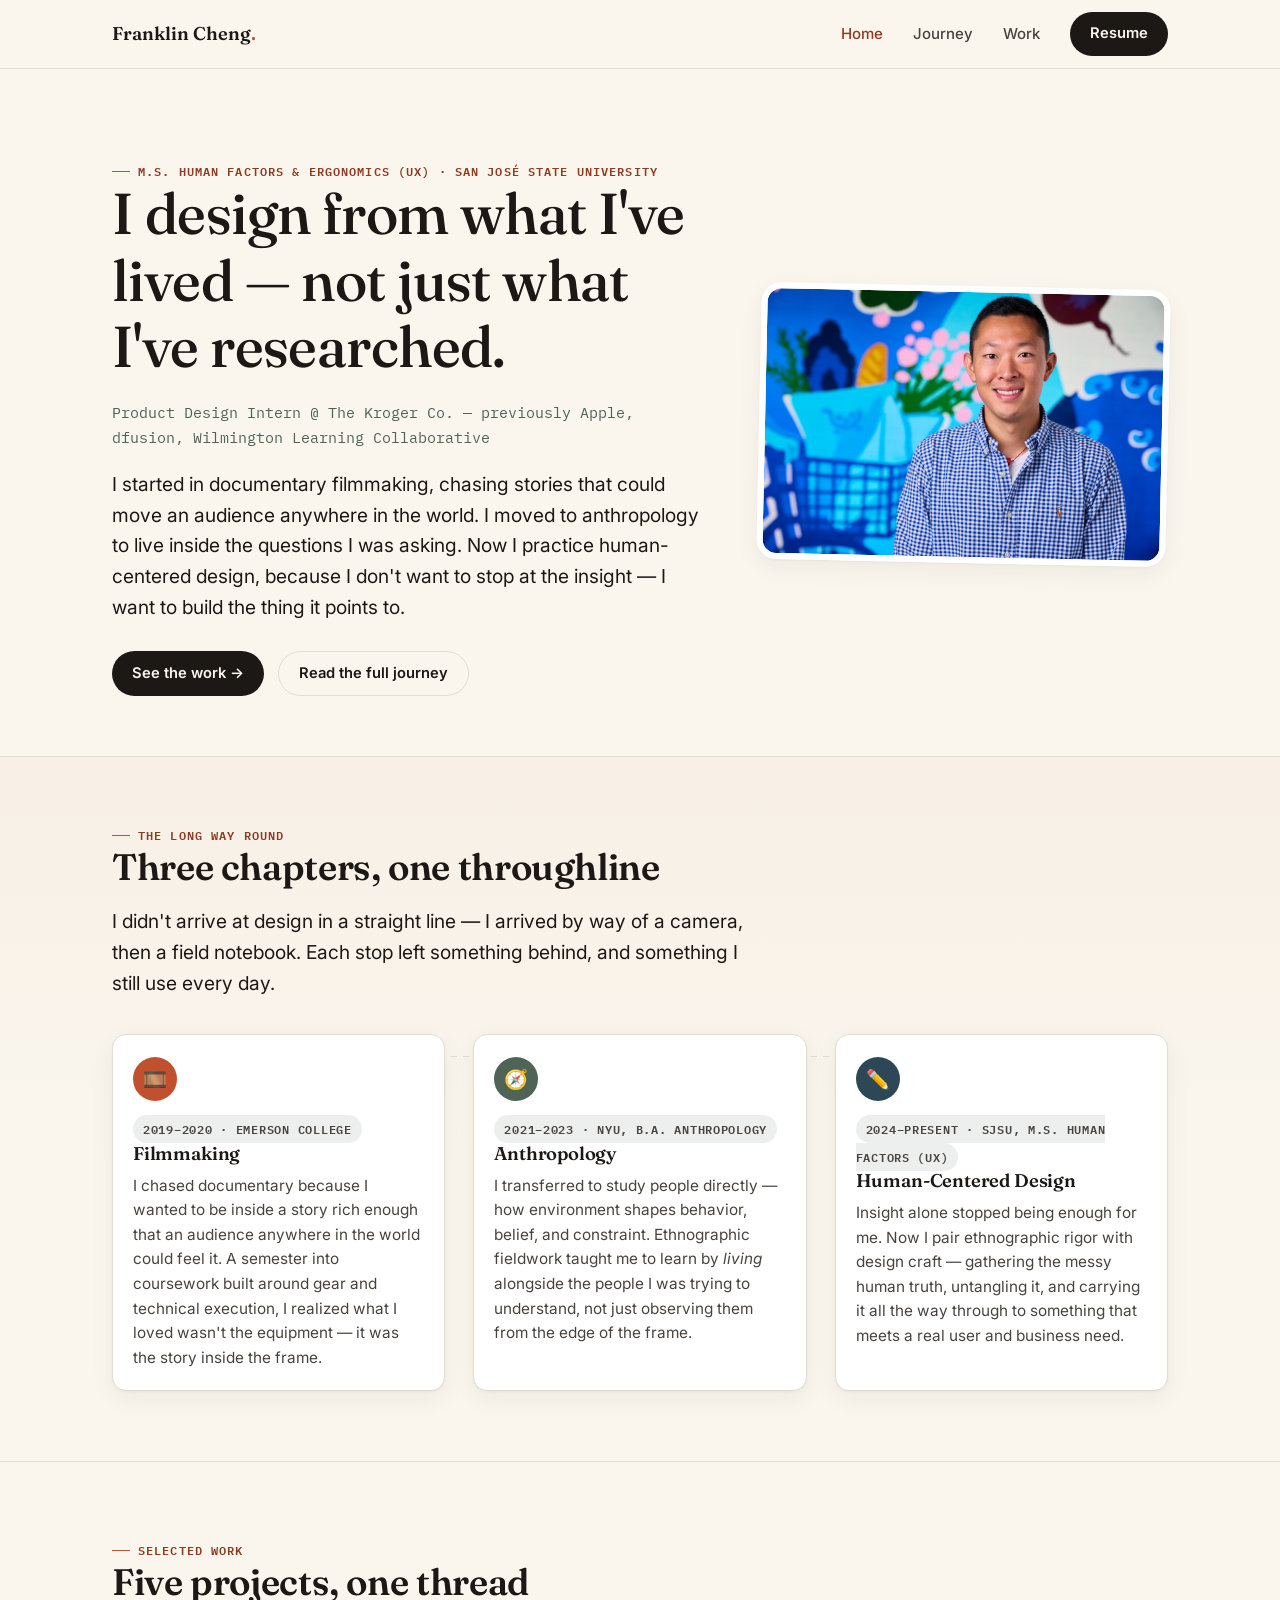
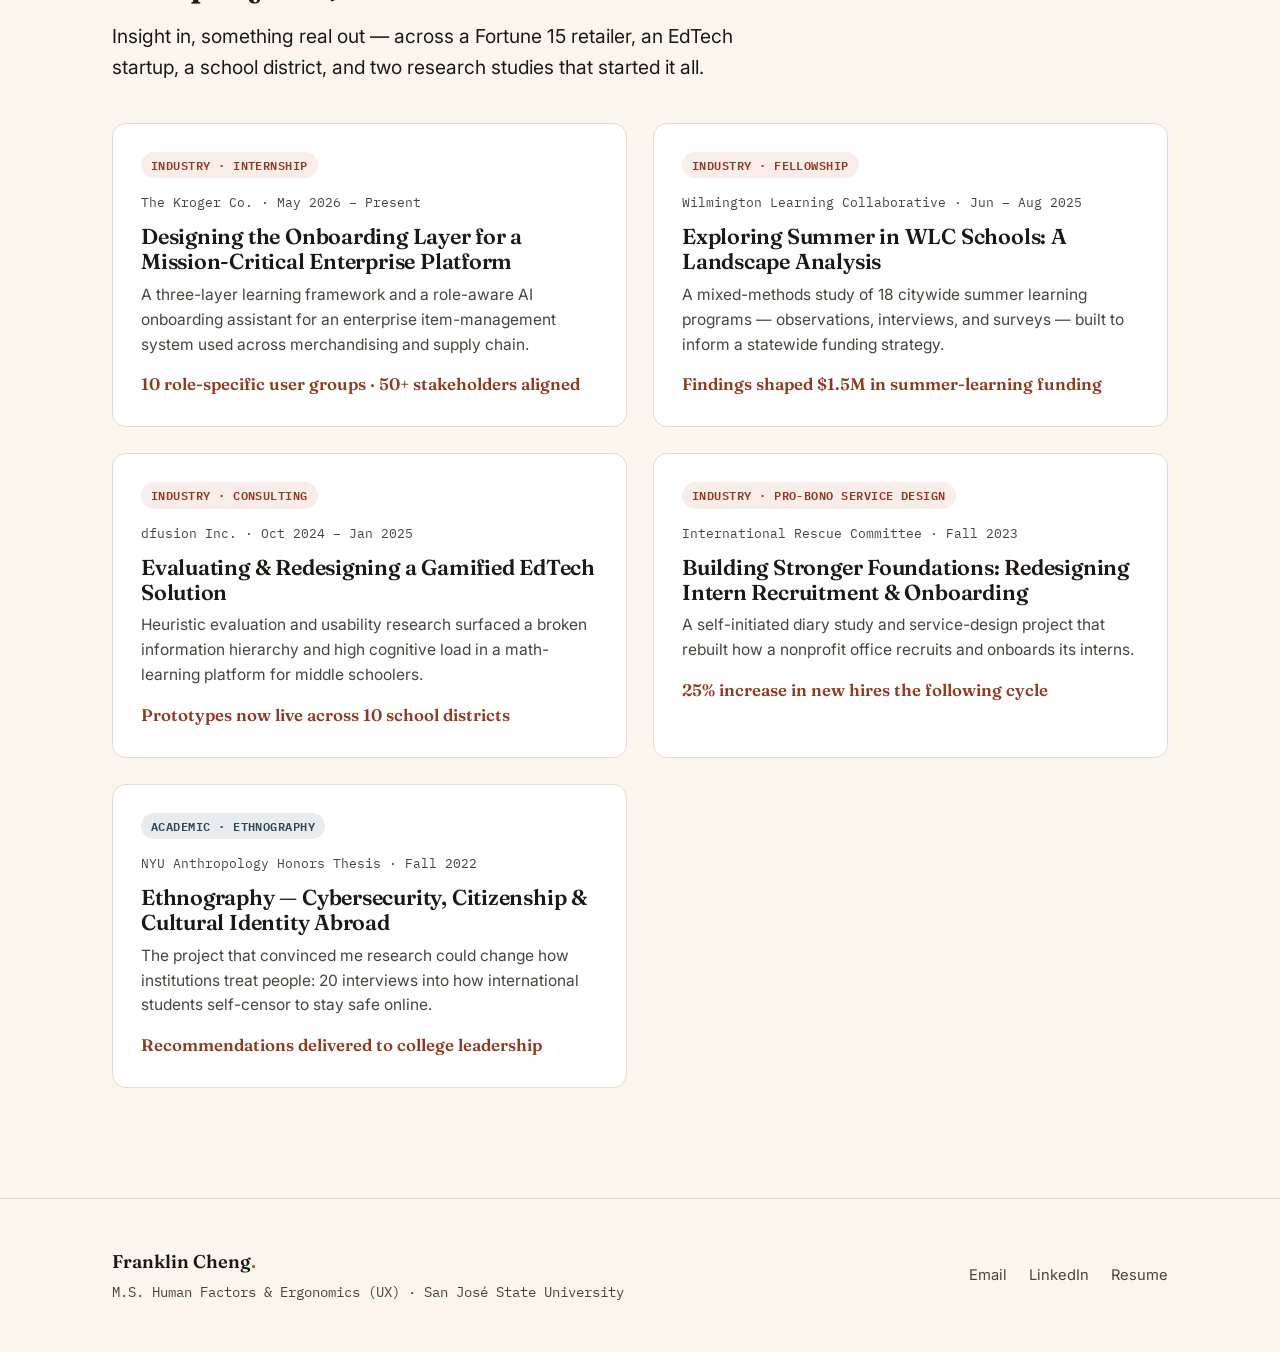
==== index.html @ 72074c3e "Initial portfolio: journey-driven site with 5 case studies" ====
<!doctype html>
<html lang="en">
<head>
<meta charset="UTF-8" />
<meta name="viewport" content="width=device-width, initial-scale=1.0" />
<title>Franklin Cheng — Human Factors &amp; UX</title>
<meta name="description" content="Franklin Cheng — from filmmaking, to anthropology, to human-centered design. UX researcher and designer, M.S. Human Factors &amp; Ergonomics at San José State University." />
<link rel="icon" href="data:,">
<link rel="preconnect" href="https://fonts.googleapis.com">
<link rel="preconnect" href="https://fonts.gstatic.com" crossorigin>
<link href="https://fonts.googleapis.com/css2?family=Fraunces:opsz,wght@9..144,500;9..144,600&family=Inter:wght@400;500;600;700&family=IBM+Plex+Mono:wght@500&display=swap" rel="stylesheet">
<link rel="stylesheet" href="assets/css/style.css">
</head>
<body>

<nav class="site-nav">
  <div class="wrap">
    <a href="index.html" class="brand">Franklin Cheng<span>.</span></a>
    <button class="nav-toggle" aria-label="Toggle menu" aria-expanded="false">☰</button>
    <ul class="nav-links">
      <li><a href="index.html" class="active">Home</a></li>
      <li><a href="about.html">Journey</a></li>
      <li><a href="projects.html">Work</a></li>
      <li><a href="assets/files/Franklin_Cheng_Resume.pdf" class="btn" target="_blank" rel="noopener">Resume</a></li>
    </ul>
  </div>
</nav>

<header class="hero">
  <div class="wrap hero-grid">
    <div>
      <span class="eyebrow">M.S. Human Factors &amp; Ergonomics (UX) · San José State University</span>
      <h1>I design from what I've lived — not just what I've researched.</h1>
      <div class="role-line">Product Design Intern @ The Kroger Co. — previously Apple, dfusion, Wilmington Learning Collaborative</div>
      <p class="lede">I started in documentary filmmaking, chasing stories that could move an audience anywhere in the world. I moved to anthropology to live inside the questions I was asking. Now I practice human-centered design, because I don't want to stop at the insight — I want to build the thing it points to.</p>
      <div class="hero-actions">
        <a href="projects.html" class="btn">See the work →</a>
        <a href="about.html" class="btn ghost">Read the full journey</a>
      </div>
    </div>
    <div class="hero-photo">
      <img src="assets/img/headshot.jpg" alt="Portrait of Franklin Cheng" />
    </div>
  </div>
</header>

<section class="journey">
  <div class="wrap">
    <span class="eyebrow">The Long Way Round</span>
    <h2>Three chapters, one throughline</h2>
    <p class="lede" style="max-width:640px;">I didn't arrive at design in a straight line — I arrived by way of a camera, then a field notebook. Each stop left something behind, and something I still use every day.</p>

    <div class="journey-steps">
      <div class="step">
        <div class="dot">🎞️</div>
        <span class="tag">2019–2020 · Emerson College</span>
        <h3>Filmmaking</h3>
        <p>I chased documentary because I wanted to be inside a story rich enough that an audience anywhere in the world could feel it. A semester into coursework built around gear and technical execution, I realized what I loved wasn't the equipment — it was the story inside the frame.</p>
      </div>
      <div class="step">
        <div class="dot">🧭</div>
        <span class="tag">2021–2023 · NYU, B.A. Anthropology</span>
        <h3>Anthropology</h3>
        <p>I transferred to study people directly — how environment shapes behavior, belief, and constraint. Ethnographic fieldwork taught me to learn by <em>living</em> alongside the people I was trying to understand, not just observing them from the edge of the frame.</p>
      </div>
      <div class="step">
        <div class="dot">✏️</div>
        <span class="tag">2024–Present · SJSU, M.S. Human Factors (UX)</span>
        <h3>Human-Centered Design</h3>
        <p>Insight alone stopped being enough for me. Now I pair ethnographic rigor with design craft — gathering the messy human truth, untangling it, and carrying it all the way through to something that meets a real user and business need.</p>
      </div>
    </div>
  </div>
</section>

<section class="section">
  <div class="wrap">
    <div class="section-head">
      <span class="eyebrow">Selected Work</span>
      <h2>Five projects, one thread</h2>
      <p class="lede">Insight in, something real out — across a Fortune 15 retailer, an EdTech startup, a school district, and two research studies that started it all.</p>
    </div>

    <div class="project-grid">
      <a class="card" href="projects/kroger-onboarding.html">
        <span class="arrow">→</span>
        <div class="tags"><span class="tag industry">Industry · Internship</span></div>
        <div class="meta">The Kroger Co. · May 2026 – Present</div>
        <h3>Designing the Onboarding Layer for a Mission-Critical Enterprise Platform</h3>
        <p>A three-layer learning framework and a role-aware AI onboarding assistant for an enterprise item-management system used across merchandising and supply chain.</p>
        <div class="stat">10 role-specific user groups · 50+ stakeholders aligned</div>
      </a>

      <a class="card" href="projects/wlc-summer-learning.html">
        <span class="arrow">→</span>
        <div class="tags"><span class="tag industry">Industry · Fellowship</span></div>
        <div class="meta">Wilmington Learning Collaborative · Jun – Aug 2025</div>
        <h3>Exploring Summer in WLC Schools: A Landscape Analysis</h3>
        <p>A mixed-methods study of 18 citywide summer learning programs — observations, interviews, and surveys — built to inform a statewide funding strategy.</p>
        <div class="stat">Findings shaped $1.5M in summer-learning funding</div>
      </a>

      <a class="card" href="projects/edtech-usability.html">
        <span class="arrow">→</span>
        <div class="tags"><span class="tag industry">Industry · Consulting</span></div>
        <div class="meta">dfusion Inc. · Oct 2024 – Jan 2025</div>
        <h3>Evaluating &amp; Redesigning a Gamified EdTech Solution</h3>
        <p>Heuristic evaluation and usability research surfaced a broken information hierarchy and high cognitive load in a math-learning platform for middle schoolers.</p>
        <div class="stat">Prototypes now live across 10 school districts</div>
      </a>

      <a class="card" href="projects/intern-onboarding.html">
        <span class="arrow">→</span>
        <div class="tags"><span class="tag industry">Industry · Pro-bono Service Design</span></div>
        <div class="meta">International Rescue Committee · Fall 2023</div>
        <h3>Building Stronger Foundations: Redesigning Intern Recruitment &amp; Onboarding</h3>
        <p>A self-initiated diary study and service-design project that rebuilt how a nonprofit office recruits and onboards its interns.</p>
        <div class="stat">25% increase in new hires the following cycle</div>
      </a>

      <a class="card" href="projects/ethnography-citizenship.html">
        <span class="arrow">→</span>
        <div class="tags"><span class="tag academic">Academic · Ethnography</span></div>
        <div class="meta">NYU Anthropology Honors Thesis · Fall 2022</div>
        <h3>Ethnography — Cybersecurity, Citizenship &amp; Cultural Identity Abroad</h3>
        <p>The project that convinced me research could change how institutions treat people: 20 interviews into how international students self-censor to stay safe online.</p>
        <div class="stat">Recommendations delivered to college leadership</div>
      </a>
    </div>
  </div>
</section>

<footer>
  <div class="wrap footer-grid">
    <div>
      <div class="brand" style="margin-bottom:6px;">Franklin Cheng<span>.</span></div>
      <div class="footer-note">M.S. Human Factors &amp; Ergonomics (UX) · San José State University</div>
    </div>
    <ul class="footer-links">
      <li><a href="mailto:franklin_cheng@outlook.com">Email</a></li>
      <li><a href="https://www.linkedin.com/in/franklin-cheng-b06238227" target="_blank" rel="noopener">LinkedIn</a></li>
      <li><a href="assets/files/Franklin_Cheng_Resume.pdf" target="_blank" rel="noopener">Resume</a></li>
    </ul>
  </div>
</footer>

<script src="assets/js/main.js"></script>
</body>
</html>
---- assets/css/style.css ----
/* =========================================================
   Franklin Cheng — Portfolio Design System
   Editorial, story-first: film reel warmth -> earthy field notes -> clean design system
   ========================================================= */

:root {
  --ink: #1c1815;
  --ink-soft: #4a433d;
  --paper: #faf6ee;
  --paper-raised: #ffffff;
  --line: #e4dcce;
  --accent: #c1502e;       /* terracotta — filmmaking / story thread */
  --accent-ink: #8f3a20;
  --sage: #4f6357;         /* anthropology / field */
  --ink-blue: #2e4756;     /* design / systems */
  --gold: #c99a3c;
  --shadow: 0 1px 2px rgba(28, 24, 21, 0.04), 0 8px 24px rgba(28, 24, 21, 0.06);
  --radius: 14px;
  --serif: "Fraunces", "Iowan Old Style", "Palatino Linotype", Georgia, serif;
  --sans: "Inter", -apple-system, BlinkMacSystemFont, "Segoe UI", sans-serif;
  --mono: "IBM Plex Mono", ui-monospace, SFMono-Regular, Menlo, monospace;
  --maxw: 1120px;
}

* { box-sizing: border-box; }
html { scroll-behavior: smooth; }

body {
  margin: 0;
  background: var(--paper);
  color: var(--ink);
  font-family: var(--sans);
  font-size: 17px;
  line-height: 1.6;
  -webkit-font-smoothing: antialiased;
}

img { max-width: 100%; display: block; border-radius: 10px; }

a { color: inherit; }

.wrap {
  max-width: var(--maxw);
  margin: 0 auto;
  padding: 0 32px;
}

h1, h2, h3, h4 {
  font-family: var(--serif);
  font-weight: 600;
  line-height: 1.15;
  margin: 0 0 0.5em;
  letter-spacing: -0.01em;
}

h1 { font-size: clamp(2.4rem, 4.5vw, 3.6rem); font-weight: 500; }
h2 { font-size: clamp(1.7rem, 3vw, 2.3rem); }
h3 { font-size: 1.35rem; }

p { margin: 0 0 1.1em; color: var(--ink-soft); }
.lede { font-size: 1.2rem; color: var(--ink); }

.eyebrow {
  display: inline-flex;
  align-items: center;
  gap: 8px;
  font-family: var(--mono);
  font-size: 0.78rem;
  letter-spacing: 0.09em;
  text-transform: uppercase;
  color: var(--accent-ink);
  font-weight: 600;
}
.eyebrow::before {
  content: "";
  width: 18px;
  height: 1px;
  background: var(--accent);
  display: inline-block;
}

/* ---------- Nav ---------- */
.site-nav {
  position: sticky;
  top: 0;
  z-index: 50;
  background: rgba(250, 246, 238, 0.88);
  backdrop-filter: saturate(140%) blur(10px);
  border-bottom: 1px solid var(--line);
}
.site-nav .wrap {
  display: flex;
  align-items: center;
  justify-content: space-between;
  height: 68px;
}
.brand {
  font-family: var(--serif);
  font-size: 1.15rem;
  font-weight: 600;
  text-decoration: none;
  color: var(--ink);
}
.brand span { color: var(--accent); }
.nav-links {
  display: flex;
  align-items: center;
  gap: 30px;
  list-style: none;
  margin: 0; padding: 0;
  font-size: 0.94rem;
  font-weight: 500;
}
.nav-links a { text-decoration: none; color: var(--ink-soft); transition: color .15s; }
.nav-links a:hover, .nav-links a.active { color: var(--accent-ink); }
.nav-links .btn { color: var(--paper); }
.nav-toggle {
  display: none;
  background: none;
  border: 1px solid var(--line);
  border-radius: 8px;
  width: 40px; height: 40px;
  font-size: 1.1rem;
  cursor: pointer;
  color: var(--ink);
}

.btn {
  display: inline-flex;
  align-items: center;
  gap: 8px;
  background: var(--ink);
  color: var(--paper) !important;
  padding: 10px 20px;
  border-radius: 999px;
  text-decoration: none;
  font-weight: 600;
  font-size: 0.92rem;
  transition: transform .15s, background .15s;
}
.btn:hover { background: var(--accent-ink); transform: translateY(-1px); }
.btn.ghost {
  background: transparent;
  color: var(--ink) !important;
  border: 1.5px solid var(--line);
}
.btn.ghost:hover { border-color: var(--accent); color: var(--accent-ink) !important; }

/* ---------- Hero ---------- */
.hero {
  padding: 84px 0 60px;
}
.hero-grid {
  display: grid;
  grid-template-columns: 1.3fr 0.9fr;
  gap: 56px;
  align-items: center;
}
.hero h1 { margin-bottom: 0.35em; }
.hero .role-line {
  font-family: var(--mono);
  font-size: 0.95rem;
  color: var(--sage);
  margin-bottom: 20px;
}
.hero-actions { display: flex; gap: 14px; margin-top: 28px; flex-wrap: wrap; }
.hero-photo {
  border-radius: 20px;
  overflow: hidden;
  box-shadow: var(--shadow);
  border: 6px solid var(--paper-raised);
  transform: rotate(1.2deg);
}
.hero-photo img { border-radius: 14px; }

/* ---------- Journey strip ---------- */
.journey {
  padding: 60px 0 70px;
  border-top: 1px solid var(--line);
  border-bottom: 1px solid var(--line);
  background: linear-gradient(180deg, rgba(193,80,46,0.04), transparent 60%);
}
.journey-steps {
  display: grid;
  grid-template-columns: repeat(3, 1fr);
  gap: 28px;
  margin-top: 36px;
  position: relative;
}
.journey-steps::before {
  content: "";
  position: absolute;
  top: 22px; left: 6%; right: 6%;
  height: 1px;
  background: repeating-linear-gradient(90deg, var(--line) 0 6px, transparent 6px 12px);
  z-index: 0;
}
.step {
  position: relative;
  z-index: 1;
  background: var(--paper-raised);
  border: 1px solid var(--line);
  border-radius: var(--radius);
  padding: 22px 20px 20px;
  box-shadow: var(--shadow);
}
.step .dot {
  width: 44px; height: 44px;
  border-radius: 50%;
  display: flex; align-items: center; justify-content: center;
  font-size: 1.2rem;
  margin-bottom: 14px;
  color: #fff;
}
.step:nth-child(1) .dot { background: var(--accent); }
.step:nth-child(2) .dot { background: var(--sage); }
.step:nth-child(3) .dot { background: var(--ink-blue); }
.step h3 { margin-bottom: 6px; font-size: 1.15rem; }
.step .tag { font-family: var(--mono); font-size: 0.76rem; color: var(--ink-soft); text-transform: uppercase; letter-spacing: 0.06em; }
.step p { font-size: 0.96rem; margin-top: 10px; margin-bottom: 0; }

/* ---------- Section headers ---------- */
.section { padding: 70px 0; }
.section-head { max-width: 640px; margin-bottom: 40px; }
.section-head.center { max-width: 680px; margin-left: auto; margin-right: auto; text-align: center; }

/* ---------- Project grid ---------- */
.project-grid {
  display: grid;
  grid-template-columns: repeat(2, 1fr);
  gap: 26px;
}
.project-grid.featured { grid-template-columns: 1fr; }
.card {
  display: block;
  background: var(--paper-raised);
  border: 1px solid var(--line);
  border-radius: var(--radius);
  padding: 28px;
  text-decoration: none;
  color: inherit;
  transition: transform .18s, box-shadow .18s, border-color .18s;
  position: relative;
  overflow: hidden;
}
.card:hover { transform: translateY(-3px); box-shadow: var(--shadow); border-color: var(--accent); }
.card .tags { display: flex; gap: 8px; margin-bottom: 14px; flex-wrap: wrap; }
.tag {
  font-family: var(--mono);
  font-size: 0.72rem;
  letter-spacing: 0.04em;
  text-transform: uppercase;
  padding: 4px 10px;
  border-radius: 999px;
  background: rgba(79, 99, 87, 0.1);
  color: var(--sage);
  font-weight: 600;
}
.tag.industry { background: rgba(193, 80, 46, 0.1); color: var(--accent-ink); }
.tag.academic { background: rgba(46, 71, 86, 0.1); color: var(--ink-blue); }
.card h3 { margin-bottom: 8px; }
.card .meta { font-family: var(--mono); font-size: 0.82rem; color: var(--ink-soft); margin-bottom: 12px; }
.card p { margin-bottom: 14px; font-size: 0.97rem; }
.card .stat {
  font-family: var(--serif);
  font-size: 1.05rem;
  color: var(--accent-ink);
  font-weight: 600;
}
.card .arrow { position: absolute; top: 26px; right: 26px; opacity: 0; transform: translateX(-4px); transition: .18s; color: var(--accent); }
.card:hover .arrow { opacity: 1; transform: translateX(0); }

/* ---------- Quote ---------- */
.pull-quote {
  border-left: 3px solid var(--accent);
  padding: 6px 0 6px 26px;
  margin: 36px 0;
  font-family: var(--serif);
  font-size: 1.3rem;
  color: var(--ink);
  font-weight: 500;
  line-height: 1.45;
}
.pull-quote cite { display: block; margin-top: 12px; font-family: var(--sans); font-size: 0.85rem; color: var(--ink-soft); font-style: normal; }

/* ---------- Footer ---------- */
footer {
  border-top: 1px solid var(--line);
  padding: 48px 0;
  margin-top: 40px;
}
.footer-grid { display: flex; justify-content: space-between; align-items: center; flex-wrap: wrap; gap: 20px; }
.footer-links { display: flex; gap: 22px; list-style: none; padding: 0; margin: 0; font-size: 0.92rem; }
.footer-links a { text-decoration: none; color: var(--ink-soft); }
.footer-links a:hover { color: var(--accent-ink); }
.footer-note { font-size: 0.85rem; color: var(--ink-soft); font-family: var(--mono); }

/* ---------- Project case-study page ---------- */
.case-hero {
  padding: 56px 0 40px;
  border-bottom: 1px solid var(--line);
}
.case-hero .tags { margin-bottom: 18px; }
.case-meta {
  display: grid;
  grid-template-columns: repeat(4, 1fr);
  gap: 20px;
  margin-top: 32px;
  padding-top: 28px;
  border-top: 1px solid var(--line);
}
.case-meta div .label { font-family: var(--mono); font-size: 0.72rem; text-transform: uppercase; letter-spacing: 0.06em; color: var(--ink-soft); margin-bottom: 6px; }
.case-meta div .value { font-weight: 600; font-size: 0.98rem; }

.case-body { padding: 56px 0; }
.case-body .col {
  display: grid;
  grid-template-columns: 200px 1fr;
  gap: 48px;
  margin-bottom: 56px;
}
.case-body .col .colhead { position: sticky; top: 90px; align-self: start; }
.case-body .col .colhead .eyebrow { margin-bottom: 8px; }
.case-body .col .colhead h2 { font-size: 1.5rem; }
.case-body .col .content > *:last-child { margin-bottom: 0; }

.stat-row {
  display: grid;
  grid-template-columns: repeat(3, 1fr);
  gap: 22px;
  margin: 22px 0 30px;
}
.stat-box {
  background: var(--paper-raised);
  border: 1px solid var(--line);
  border-radius: var(--radius);
  padding: 22px;
}
.stat-box .num { font-family: var(--serif); font-size: 2rem; color: var(--accent-ink); font-weight: 600; line-height: 1; margin-bottom: 8px; }
.stat-box .label { font-size: 0.88rem; color: var(--ink-soft); }

.case-body ul { padding-left: 1.1em; color: var(--ink-soft); }
.case-body li { margin-bottom: 0.5em; }

.figure { margin: 26px 0; }
.figure img { border: 1px solid var(--line); box-shadow: var(--shadow); }
.figure figcaption { margin-top: 10px; font-size: 0.86rem; color: var(--ink-soft); font-family: var(--mono); }
.figure-row { display: grid; grid-template-columns: 1fr 1fr; gap: 20px; }

.reflect-box {
  background: linear-gradient(160deg, rgba(193,80,46,0.06), rgba(79,99,87,0.05));
  border: 1px solid var(--line);
  border-radius: var(--radius);
  padding: 32px;
}
.reflect-box .eyebrow { margin-bottom: 12px; }

.case-nav {
  display: flex;
  justify-content: space-between;
  padding: 40px 0 70px;
  border-top: 1px solid var(--line);
  margin-top: 10px;
}
.case-nav a { text-decoration: none; }
.case-nav .dir { font-family: var(--mono); font-size: 0.75rem; text-transform: uppercase; color: var(--ink-soft); display: block; margin-bottom: 6px; }
.case-nav .title { font-family: var(--serif); font-size: 1.1rem; color: var(--ink); }
.case-nav .next { text-align: right; }

/* ---------- About page ---------- */
.chapter {
  display: grid;
  grid-template-columns: 160px 1fr;
  gap: 44px;
  padding: 44px 0;
  border-top: 1px solid var(--line);
}
.chapter:first-of-type { border-top: none; }
.chapter .num { font-family: var(--serif); font-size: 2.4rem; color: var(--line); font-weight: 600; }
.chapter h2 { margin-bottom: 14px; }

.skills-grid {
  display: grid;
  grid-template-columns: repeat(3, 1fr);
  gap: 26px;
  margin-top: 20px;
}
.skill-card { background: var(--paper-raised); border: 1px solid var(--line); border-radius: var(--radius); padding: 22px; }
.skill-card h4 { font-family: var(--sans); font-size: 0.85rem; text-transform: uppercase; letter-spacing: 0.05em; color: var(--sage); margin-bottom: 10px; }
.skill-card p { font-size: 0.93rem; margin: 0; }

/* ---------- Responsive ---------- */
@media (max-width: 860px) {
  .hero-grid { grid-template-columns: 1fr; }
  .hero-photo { order: -1; max-width: 260px; margin: 0 auto; }
  .journey-steps { grid-template-columns: 1fr; }
  .journey-steps::before { display: none; }
  .project-grid { grid-template-columns: 1fr; }
  .case-meta { grid-template-columns: repeat(2, 1fr); }
  .case-body .col { grid-template-columns: 1fr; gap: 14px; }
  .case-body .col .colhead { position: static; }
  .stat-row { grid-template-columns: 1fr; }
  .figure-row { grid-template-columns: 1fr; }
  .chapter { grid-template-columns: 1fr; gap: 10px; }
  .skills-grid { grid-template-columns: 1fr; }
  .nav-toggle { display: block; }
  .nav-links {
    position: absolute;
    top: 68px; left: 0; right: 0;
    background: var(--paper);
    border-bottom: 1px solid var(--line);
    flex-direction: column;
    align-items: flex-start;
    gap: 4px;
    padding: 10px 32px 22px;
    display: none;
  }
  .nav-links.open { display: flex; }
  .nav-links li { width: 100%; }
  .nav-links a { display: block; padding: 10px 0; }
}
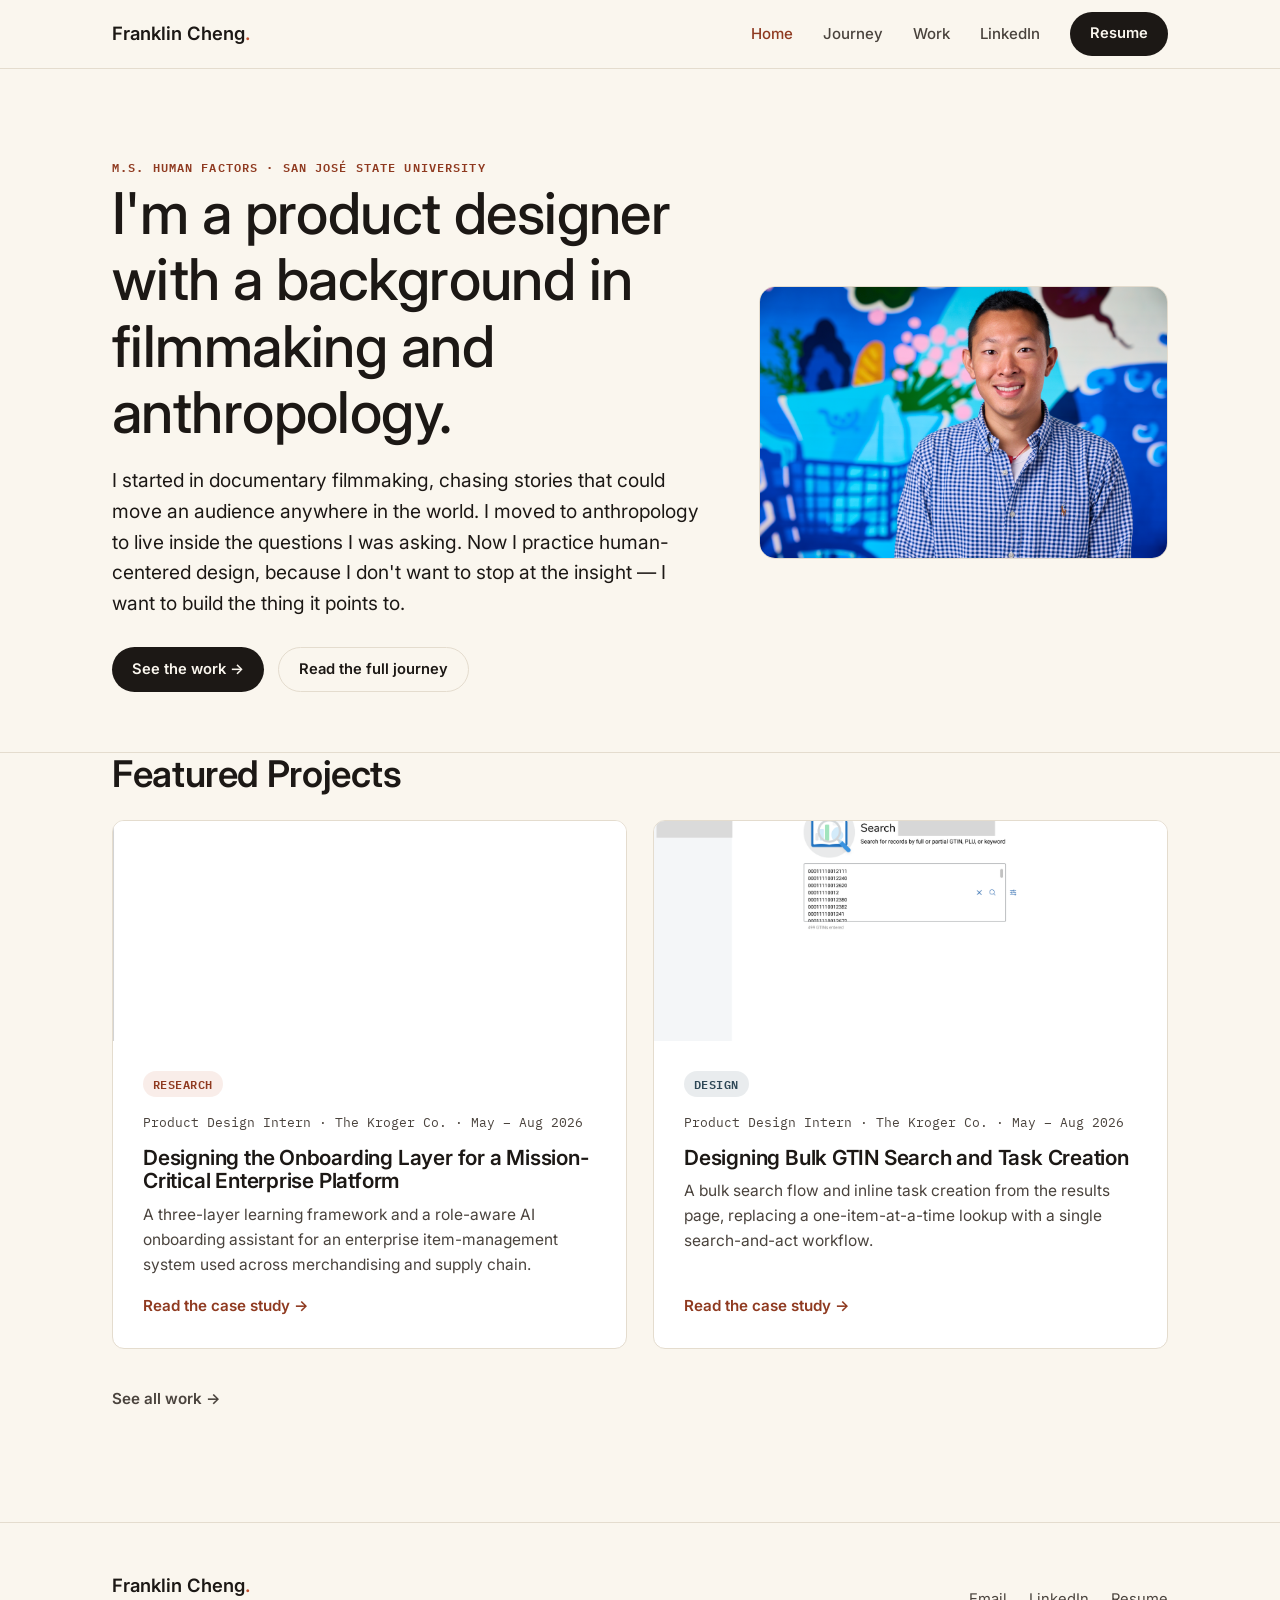
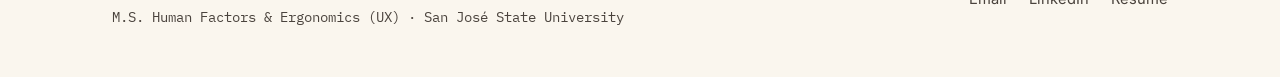
==== commit 2352d307: "Apply Claude Design redesign: leaner home page, new GTIN bulk search case study, simplified type sys" ====
--- a/index.html
+++ b/index.html
@@ -21,6 +21,7 @@
       <li><a href="index.html" class="active">Home</a></li>
       <li><a href="about.html">Journey</a></li>
       <li><a href="projects.html">Work</a></li>
+      <li><a href="https://www.linkedin.com/in/franklin-cheng-b06238227" target="_blank" rel="noopener">LinkedIn</a></li>
       <li><a href="assets/files/Franklin_Cheng_Resume.pdf" class="btn" target="_blank" rel="noopener">Resume</a></li>
     </ul>
   </div>
@@ -29,9 +30,8 @@
 <header class="hero">
   <div class="wrap hero-grid">
     <div>
-      <span class="eyebrow">M.S. Human Factors &amp; Ergonomics (UX) · San José State University</span>
-      <h1>I design from what I've lived — not just what I've researched.</h1>
-      <div class="role-line">Product Design Intern @ The Kroger Co. — previously Apple, dfusion, Wilmington Learning Collaborative</div>
+      <span class="eyebrow">M.S. Human Factors · San José State University</span>
+      <h1>I'm a product designer with a background in filmmaking and anthropology.</h1>
       <p class="lede">I started in documentary filmmaking, chasing stories that could move an audience anywhere in the world. I moved to anthropology to live inside the questions I was asking. Now I practice human-centered design, because I don't want to stop at the insight — I want to build the thing it points to.</p>
       <div class="hero-actions">
         <a href="projects.html" class="btn">See the work →</a>
@@ -44,88 +44,36 @@
   </div>
 </header>
 
-<section class="journey">
+<section class="section" style="padding-top:0; border-top:1px solid var(--line);">
   <div class="wrap">
-    <span class="eyebrow">The Long Way Round</span>
-    <h2>Three chapters, one throughline</h2>
-    <p class="lede" style="max-width:640px;">I didn't arrive at design in a straight line — I arrived by way of a camera, then a field notebook. Each stop left something behind, and something I still use every day.</p>
+    <h2 style="margin-bottom:24px;">Featured Projects</h2>
 
-    <div class="journey-steps">
-      <div class="step">
-        <div class="dot">🎞️</div>
-        <span class="tag">2019–2020 · Emerson College</span>
-        <h3>Filmmaking</h3>
-        <p>I chased documentary because I wanted to be inside a story rich enough that an audience anywhere in the world could feel it. A semester into coursework built around gear and technical execution, I realized what I loved wasn't the equipment — it was the story inside the frame.</p>
-      </div>
-      <div class="step">
-        <div class="dot">🧭</div>
-        <span class="tag">2021–2023 · NYU, B.A. Anthropology</span>
-        <h3>Anthropology</h3>
-        <p>I transferred to study people directly — how environment shapes behavior, belief, and constraint. Ethnographic fieldwork taught me to learn by <em>living</em> alongside the people I was trying to understand, not just observing them from the edge of the frame.</p>
-      </div>
-      <div class="step">
-        <div class="dot">✏️</div>
-        <span class="tag">2024–Present · SJSU, M.S. Human Factors (UX)</span>
-        <h3>Human-Centered Design</h3>
-        <p>Insight alone stopped being enough for me. Now I pair ethnographic rigor with design craft — gathering the messy human truth, untangling it, and carrying it all the way through to something that meets a real user and business need.</p>
-      </div>
-    </div>
-  </div>
-</section>
+    <div class="featured-grid">
+      <a class="featured-card" href="projects/kroger-onboarding.html">
+        <img class="thumb" src="assets/img/kroger/guide-cover.png" alt="Cover of the onboarding guide" />
+        <div class="body">
+          <span class="tag industry">Research</span>
+          <div class="meta">Product Design Intern · The Kroger Co. · May – Aug 2026</div>
+          <h3>Designing the Onboarding Layer for a Mission-Critical Enterprise Platform</h3>
+          <p>A three-layer learning framework and a role-aware AI onboarding assistant for an enterprise item-management system used across merchandising and supply chain.</p>
+          <span class="cta">Read the case study →</span>
+        </div>
+      </a>
 
-<section class="section">
-  <div class="wrap">
-    <div class="section-head">
-      <span class="eyebrow">Selected Work</span>
-      <h2>Five projects, one thread</h2>
-      <p class="lede">Insight in, something real out — across a Fortune 15 retailer, an EdTech startup, a school district, and two research studies that started it all.</p>
+      <a class="featured-card" href="projects/gtin-bulk-search.html">
+        <img class="thumb" src="assets/img/kroger/final-design-1.png" alt="Bulk GTIN search screen" />
+        <div class="body">
+          <span class="tag academic">Design</span>
+          <div class="meta">Product Design Intern · The Kroger Co. · May – Aug 2026</div>
+          <h3>Designing Bulk GTIN Search and Task Creation</h3>
+          <p>A bulk search flow and inline task creation from the results page, replacing a one-item-at-a-time lookup with a single search-and-act workflow.</p>
+          <span class="cta">Read the case study →</span>
+        </div>
+      </a>
     </div>
 
-    <div class="project-grid">
-      <a class="card" href="projects/kroger-onboarding.html">
-        <span class="arrow">→</span>
-        <div class="tags"><span class="tag industry">Industry · Internship</span></div>
-        <div class="meta">The Kroger Co. · May 2026 – Present</div>
-        <h3>Designing the Onboarding Layer for a Mission-Critical Enterprise Platform</h3>
-        <p>A three-layer learning framework and a role-aware AI onboarding assistant for an enterprise item-management system used across merchandising and supply chain.</p>
-        <div class="stat">10 role-specific user groups · 50+ stakeholders aligned</div>
-      </a>
-
-      <a class="card" href="projects/wlc-summer-learning.html">
-        <span class="arrow">→</span>
-        <div class="tags"><span class="tag industry">Industry · Fellowship</span></div>
-        <div class="meta">Wilmington Learning Collaborative · Jun – Aug 2025</div>
-        <h3>Exploring Summer in WLC Schools: A Landscape Analysis</h3>
-        <p>A mixed-methods study of 18 citywide summer learning programs — observations, interviews, and surveys — built to inform a statewide funding strategy.</p>
-        <div class="stat">Findings shaped $1.5M in summer-learning funding</div>
-      </a>
-
-      <a class="card" href="projects/edtech-usability.html">
-        <span class="arrow">→</span>
-        <div class="tags"><span class="tag industry">Industry · Consulting</span></div>
-        <div class="meta">dfusion Inc. · Oct 2024 – Jan 2025</div>
-        <h3>Evaluating &amp; Redesigning a Gamified EdTech Solution</h3>
-        <p>Heuristic evaluation and usability research surfaced a broken information hierarchy and high cognitive load in a math-learning platform for middle schoolers.</p>
-        <div class="stat">Prototypes now live across 10 school districts</div>
-      </a>
-
-      <a class="card" href="projects/intern-onboarding.html">
-        <span class="arrow">→</span>
-        <div class="tags"><span class="tag industry">Industry · Pro-bono Service Design</span></div>
-        <div class="meta">International Rescue Committee · Fall 2023</div>
-        <h3>Building Stronger Foundations: Redesigning Intern Recruitment &amp; Onboarding</h3>
-        <p>A self-initiated diary study and service-design project that rebuilt how a nonprofit office recruits and onboards its interns.</p>
-        <div class="stat">25% increase in new hires the following cycle</div>
-      </a>
-
-      <a class="card" href="projects/ethnography-citizenship.html">
-        <span class="arrow">→</span>
-        <div class="tags"><span class="tag academic">Academic · Ethnography</span></div>
-        <div class="meta">NYU Anthropology Honors Thesis · Fall 2022</div>
-        <h3>Ethnography — Cybersecurity, Citizenship &amp; Cultural Identity Abroad</h3>
-        <p>The project that convinced me research could change how institutions treat people: 20 interviews into how international students self-censor to stay safe online.</p>
-        <div class="stat">Recommendations delivered to college leadership</div>
-      </a>
+    <div style="margin-top:36px;">
+      <a href="projects.html" style="text-decoration:none; color:var(--ink-soft); font-weight:600; font-size:0.95rem;">See all work →</a>
     </div>
   </div>
 </section>
--- a/assets/css/style.css
+++ b/assets/css/style.css
@@ -15,8 +15,8 @@
   --ink-blue: #2e4756;     /* design / systems */
   --gold: #c99a3c;
   --shadow: 0 1px 2px rgba(28, 24, 21, 0.04), 0 8px 24px rgba(28, 24, 21, 0.06);
-  --radius: 14px;
-  --serif: "Fraunces", "Iowan Old Style", "Palatino Linotype", Georgia, serif;
+  --radius: 12px;
+  --serif: "Inter", -apple-system, BlinkMacSystemFont, "Segoe UI", sans-serif;
   --sans: "Inter", -apple-system, BlinkMacSystemFont, "Segoe UI", sans-serif;
   --mono: "IBM Plex Mono", ui-monospace, SFMono-Regular, Menlo, monospace;
   --maxw: 1120px;
@@ -71,13 +71,6 @@
   color: var(--accent-ink);
   font-weight: 600;
 }
-.eyebrow::before {
-  content: "";
-  width: 18px;
-  height: 1px;
-  background: var(--accent);
-  display: inline-block;
-}
 
 /* ---------- Nav ---------- */
 .site-nav {
@@ -165,59 +158,11 @@
 }
 .hero-actions { display: flex; gap: 14px; margin-top: 28px; flex-wrap: wrap; }
 .hero-photo {
-  border-radius: 20px;
+  border-radius: 16px;
   overflow: hidden;
-  box-shadow: var(--shadow);
-  border: 6px solid var(--paper-raised);
-  transform: rotate(1.2deg);
-}
-.hero-photo img { border-radius: 14px; }
-
-/* ---------- Journey strip ---------- */
-.journey {
-  padding: 60px 0 70px;
-  border-top: 1px solid var(--line);
-  border-bottom: 1px solid var(--line);
-  background: linear-gradient(180deg, rgba(193,80,46,0.04), transparent 60%);
-}
-.journey-steps {
-  display: grid;
-  grid-template-columns: repeat(3, 1fr);
-  gap: 28px;
-  margin-top: 36px;
-  position: relative;
-}
-.journey-steps::before {
-  content: "";
-  position: absolute;
-  top: 22px; left: 6%; right: 6%;
-  height: 1px;
-  background: repeating-linear-gradient(90deg, var(--line) 0 6px, transparent 6px 12px);
-  z-index: 0;
-}
-.step {
-  position: relative;
-  z-index: 1;
-  background: var(--paper-raised);
-  border: 1px solid var(--line);
-  border-radius: var(--radius);
-  padding: 22px 20px 20px;
-  box-shadow: var(--shadow);
-}
-.step .dot {
-  width: 44px; height: 44px;
-  border-radius: 50%;
-  display: flex; align-items: center; justify-content: center;
-  font-size: 1.2rem;
-  margin-bottom: 14px;
-  color: #fff;
-}
-.step:nth-child(1) .dot { background: var(--accent); }
-.step:nth-child(2) .dot { background: var(--sage); }
-.step:nth-child(3) .dot { background: var(--ink-blue); }
-.step h3 { margin-bottom: 6px; font-size: 1.15rem; }
-.step .tag { font-family: var(--mono); font-size: 0.76rem; color: var(--ink-soft); text-transform: uppercase; letter-spacing: 0.06em; }
-.step p { font-size: 0.96rem; margin-top: 10px; margin-bottom: 0; }
+  border: 1px solid var(--line);
+}
+.hero-photo img { border-radius: 0; }
 
 /* ---------- Section headers ---------- */
 .section { padding: 70px 0; }
@@ -267,8 +212,39 @@
   color: var(--accent-ink);
   font-weight: 600;
 }
-.card .arrow { position: absolute; top: 26px; right: 26px; opacity: 0; transform: translateX(-4px); transition: .18s; color: var(--accent); }
-.card:hover .arrow { opacity: 1; transform: translateX(0); }
+
+/* ---------- Featured project cards (home) ---------- */
+.featured-grid {
+  display: grid;
+  grid-template-columns: repeat(2, 1fr);
+  gap: 26px;
+}
+.featured-card {
+  display: flex;
+  flex-direction: column;
+  background: var(--paper-raised);
+  border: 1px solid var(--line);
+  border-radius: var(--radius);
+  overflow: hidden;
+  text-decoration: none;
+  color: inherit;
+  transition: border-color .18s;
+}
+.featured-card:hover { border-color: var(--accent); }
+.featured-card .thumb {
+  width: 100%;
+  height: 220px;
+  object-fit: cover;
+  border-radius: 0;
+  display: block;
+  background: var(--paper);
+}
+.featured-card .body { padding: 30px; display: flex; flex-direction: column; flex: 1; }
+.featured-card .tag { margin-bottom: 16px; align-self: flex-start; }
+.featured-card .meta { font-family: var(--mono); font-size: 0.8rem; color: var(--ink-soft); margin-bottom: 12px; }
+.featured-card h3 { font-size: 1.3rem; margin-bottom: 10px; }
+.featured-card p { font-size: 0.97rem; margin-bottom: 16px; }
+.featured-card .cta { font-size: 0.95rem; color: var(--accent-ink); font-weight: 600; margin-top: auto; }
 
 /* ---------- Quote ---------- */
 .pull-quote {
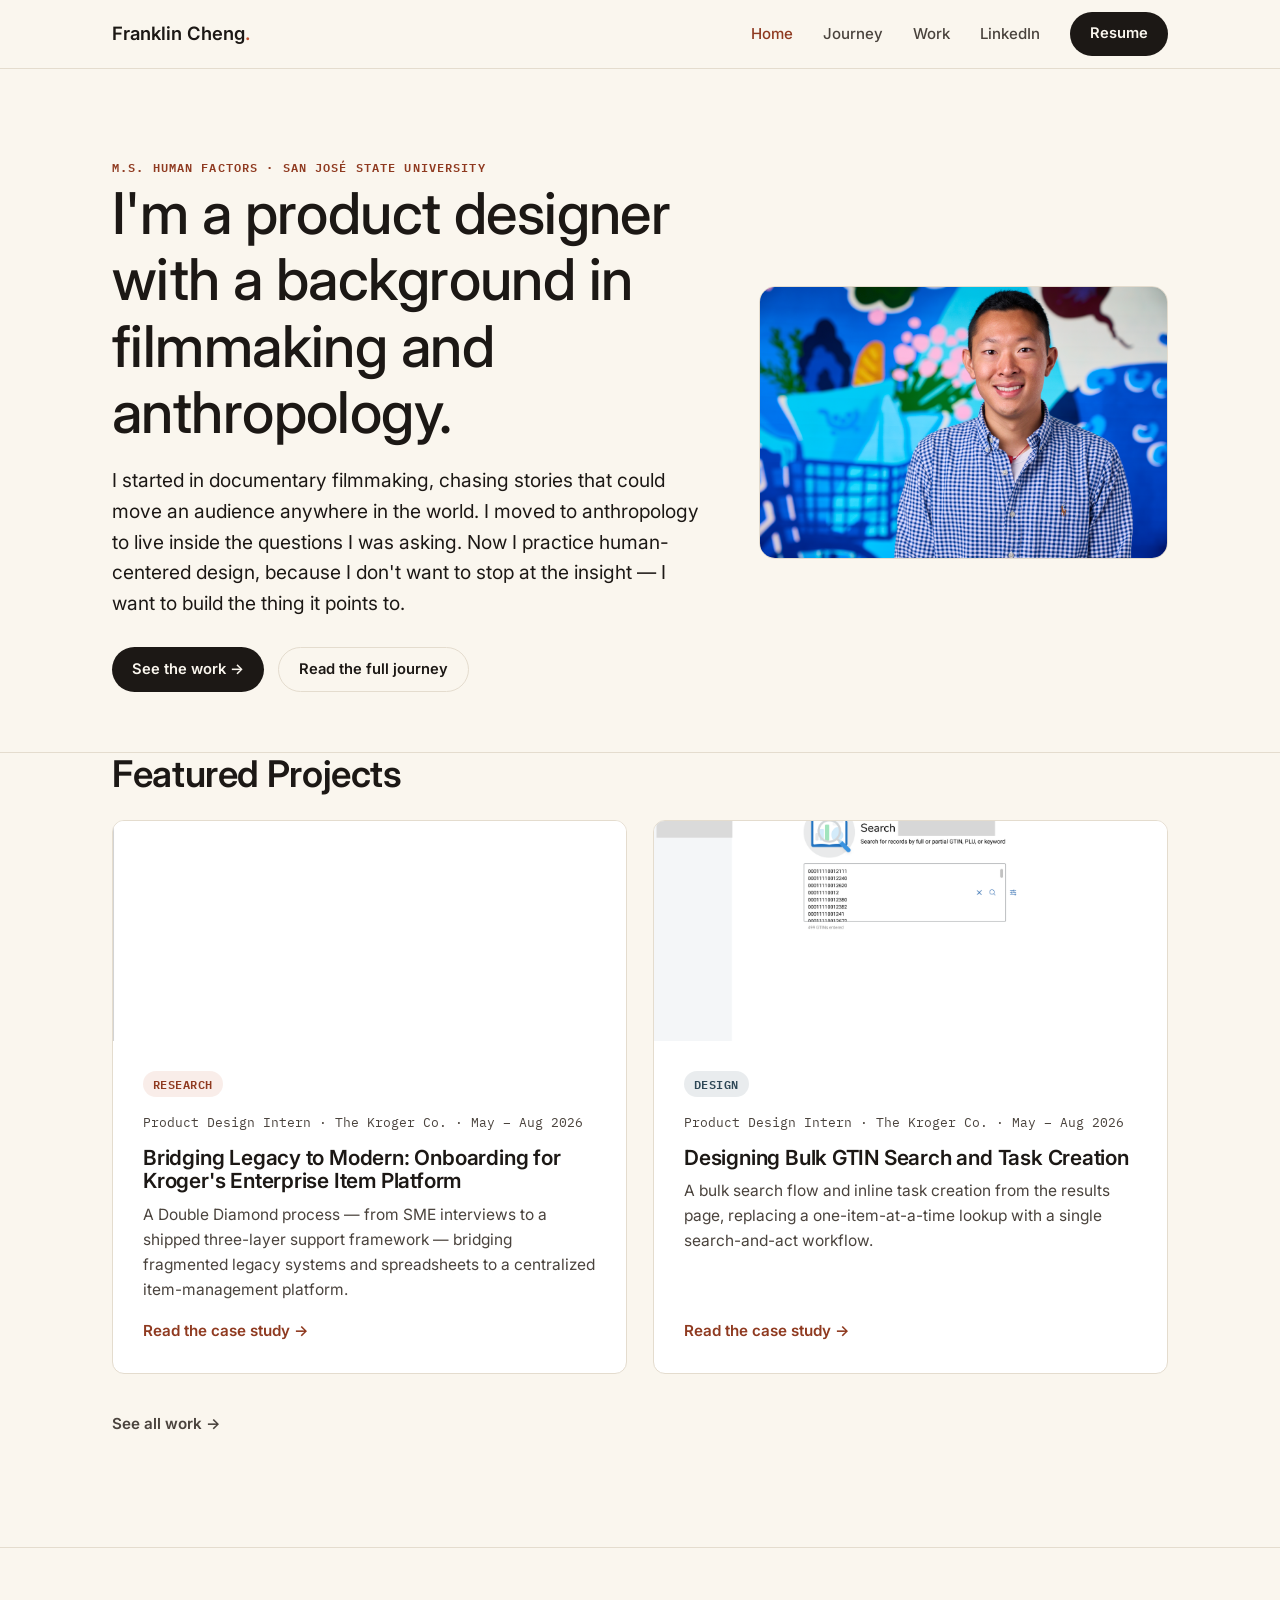
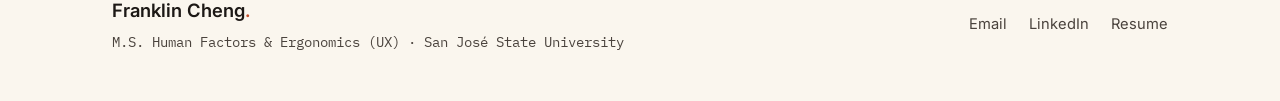
==== commit 49d93637: "Rebuild Kroger onboarding case study as a Double Diamond storyline with custom diagram and new artif" ====
--- a/index.html
+++ b/index.html
@@ -54,8 +54,8 @@
         <div class="body">
           <span class="tag industry">Research</span>
           <div class="meta">Product Design Intern · The Kroger Co. · May – Aug 2026</div>
-          <h3>Designing the Onboarding Layer for a Mission-Critical Enterprise Platform</h3>
-          <p>A three-layer learning framework and a role-aware AI onboarding assistant for an enterprise item-management system used across merchandising and supply chain.</p>
+          <h3>Bridging Legacy to Modern: Onboarding for Kroger's Enterprise Item Platform</h3>
+          <p>A Double Diamond process — from SME interviews to a shipped three-layer support framework — bridging fragmented legacy systems and spreadsheets to a centralized item-management platform.</p>
           <span class="cta">Read the case study →</span>
         </div>
       </a>
--- a/assets/css/style.css
+++ b/assets/css/style.css
@@ -331,6 +331,24 @@
 }
 .reflect-box .eyebrow { margin-bottom: 12px; }
 
+.diamond-wrap { margin: 6px 0 30px; }
+.diamond-wrap svg { display: block; width: 100%; height: auto; }
+.diamond-wrap.compact { max-width: 480px; margin: 2px 0 22px; }
+.diamond-legend {
+  display: grid;
+  grid-template-columns: repeat(4, 1fr);
+  gap: 16px;
+  margin: 0 0 8px;
+}
+.diamond-legend div { font-size: 0.86rem; color: var(--ink-soft); }
+.diamond-legend strong { display: block; font-family: var(--mono); font-size: 0.78rem; text-transform: uppercase; letter-spacing: 0.05em; margin-bottom: 4px; }
+
+.overview-band {
+  padding: 30px 0 6px;
+  border-bottom: 1px solid var(--line);
+}
+.overview-band .lede { max-width: 720px; }
+
 .case-nav {
   display: flex;
   justify-content: space-between;
@@ -379,6 +397,7 @@
   .figure-row { grid-template-columns: 1fr; }
   .chapter { grid-template-columns: 1fr; gap: 10px; }
   .skills-grid { grid-template-columns: 1fr; }
+  .diamond-legend { grid-template-columns: repeat(2, 1fr); }
   .nav-toggle { display: block; }
   .nav-links {
     position: absolute;
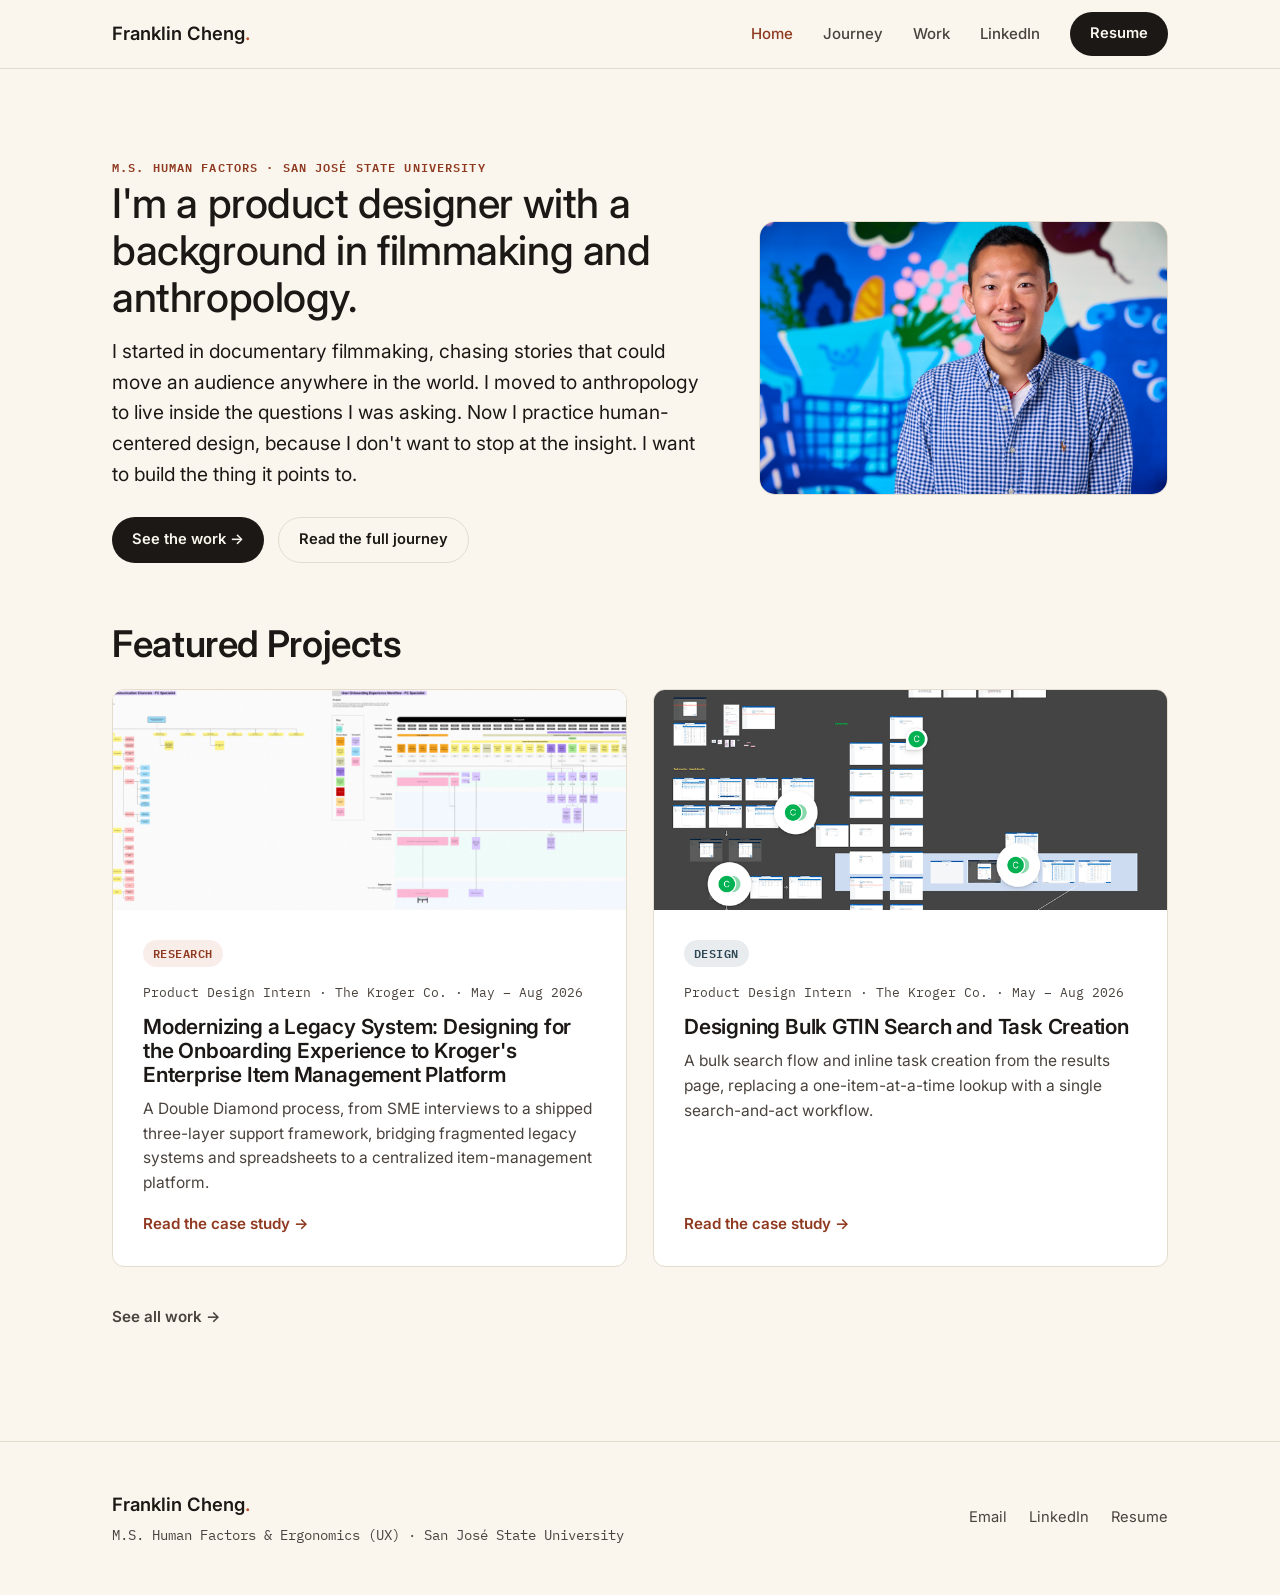
==== commit 0730e300: "Redesign case-study layout with sticky sidebar TOC, rebuild dfusion and WLC content, and general cop" ====
--- a/index.html
+++ b/index.html
@@ -4,7 +4,7 @@
 <meta charset="UTF-8" />
 <meta name="viewport" content="width=device-width, initial-scale=1.0" />
 <title>Franklin Cheng — Human Factors &amp; UX</title>
-<meta name="description" content="Franklin Cheng — from filmmaking, to anthropology, to human-centered design. UX researcher and designer, M.S. Human Factors &amp; Ergonomics at San José State University." />
+<meta name="description" content="Franklin Cheng: from filmmaking, to anthropology, to human-centered design. UX researcher and designer, M.S. Human Factors &amp; Ergonomics at San José State University." />
 <link rel="icon" href="data:,">
 <link rel="preconnect" href="https://fonts.googleapis.com">
 <link rel="preconnect" href="https://fonts.gstatic.com" crossorigin>
@@ -32,7 +32,7 @@
     <div>
       <span class="eyebrow">M.S. Human Factors · San José State University</span>
       <h1>I'm a product designer with a background in filmmaking and anthropology.</h1>
-      <p class="lede">I started in documentary filmmaking, chasing stories that could move an audience anywhere in the world. I moved to anthropology to live inside the questions I was asking. Now I practice human-centered design, because I don't want to stop at the insight — I want to build the thing it points to.</p>
+      <p class="lede">I started in documentary filmmaking, chasing stories that could move an audience anywhere in the world. I moved to anthropology to live inside the questions I was asking. Now I practice human-centered design, because I don't want to stop at the insight. I want to build the thing it points to.</p>
       <div class="hero-actions">
         <a href="projects.html" class="btn">See the work →</a>
         <a href="about.html" class="btn ghost">Read the full journey</a>
@@ -44,24 +44,24 @@
   </div>
 </header>
 
-<section class="section" style="padding-top:0; border-top:1px solid var(--line);">
+<section class="section" style="padding-top:0;">
   <div class="wrap">
     <h2 style="margin-bottom:24px;">Featured Projects</h2>
 
     <div class="featured-grid">
       <a class="featured-card" href="projects/kroger-onboarding.html">
-        <img class="thumb" src="assets/img/kroger/guide-cover.png" alt="Cover of the onboarding guide" />
+        <img class="thumb" src="assets/img/kroger/conceptual-work-board.png" alt="JTBD board, communication-channel diagram, and onboarding workflow blueprint for the FC Specialist user group" />
         <div class="body">
           <span class="tag industry">Research</span>
           <div class="meta">Product Design Intern · The Kroger Co. · May – Aug 2026</div>
-          <h3>Bridging Legacy to Modern: Onboarding for Kroger's Enterprise Item Platform</h3>
-          <p>A Double Diamond process — from SME interviews to a shipped three-layer support framework — bridging fragmented legacy systems and spreadsheets to a centralized item-management platform.</p>
+          <h3>Modernizing a Legacy System: Designing for the Onboarding Experience to Kroger's Enterprise Item Management Platform</h3>
+          <p>A Double Diamond process, from SME interviews to a shipped three-layer support framework, bridging fragmented legacy systems and spreadsheets to a centralized item-management platform.</p>
           <span class="cta">Read the case study →</span>
         </div>
       </a>
 
       <a class="featured-card" href="projects/gtin-bulk-search.html">
-        <img class="thumb" src="assets/img/kroger/final-design-1.png" alt="Bulk GTIN search screen" />
+        <img class="thumb" src="assets/img/kroger/gtin-figma-overview.png" alt="Figma board overview of the bulk GTIN search and task creation design work" />
         <div class="body">
           <span class="tag academic">Design</span>
           <div class="meta">Product Design Intern · The Kroger Co. · May – Aug 2026</div>
--- a/assets/css/style.css
+++ b/assets/css/style.css
@@ -149,7 +149,7 @@
   gap: 56px;
   align-items: center;
 }
-.hero h1 { margin-bottom: 0.35em; }
+.hero h1 { margin-bottom: 0.35em; font-size: clamp(1.9rem, 3.2vw, 2.6rem); }
 .hero .role-line {
   font-family: var(--mono);
   font-size: 0.95rem;
@@ -177,11 +177,11 @@
 }
 .project-grid.featured { grid-template-columns: 1fr; }
 .card {
-  display: block;
+  display: flex;
+  flex-direction: column;
   background: var(--paper-raised);
   border: 1px solid var(--line);
   border-radius: var(--radius);
-  padding: 28px;
   text-decoration: none;
   color: inherit;
   transition: transform .18s, box-shadow .18s, border-color .18s;
@@ -189,6 +189,14 @@
   overflow: hidden;
 }
 .card:hover { transform: translateY(-3px); box-shadow: var(--shadow); border-color: var(--accent); }
+.card .thumb {
+  width: 100%;
+  height: 200px;
+  object-fit: cover;
+  display: block;
+  background: var(--paper);
+}
+.card .body { padding: 28px; display: flex; flex-direction: column; flex: 1; }
 .card .tags { display: flex; gap: 8px; margin-bottom: 14px; flex-wrap: wrap; }
 .tag {
   font-family: var(--mono);
@@ -211,6 +219,7 @@
   font-size: 1.05rem;
   color: var(--accent-ink);
   font-weight: 600;
+  margin-top: auto;
 }
 
 /* ---------- Featured project cards (home) ---------- */
@@ -321,7 +330,81 @@
 .figure { margin: 26px 0; }
 .figure img { border: 1px solid var(--line); box-shadow: var(--shadow); }
 .figure figcaption { margin-top: 10px; font-size: 0.86rem; color: var(--ink-soft); font-family: var(--mono); }
-.figure-row { display: grid; grid-template-columns: 1fr 1fr; gap: 20px; }
+.figure-row { display: grid; grid-template-columns: 1fr 1fr; gap: 20px; align-items: start; }
+.figure-row.three { grid-template-columns: 1fr 1fr 1fr; }
+.figure-row.asym { grid-template-columns: 1fr 1.6fr; }
+.figure-row.asym-rev { grid-template-columns: 1.6fr 1fr; }
+.figure.narrow { max-width: 260px; }
+.figure.narrow img { margin: 0 auto; }
+
+.photo-grid {
+  display: grid;
+  grid-template-columns: repeat(2, 1fr);
+  gap: 22px;
+  margin: 26px 0;
+}
+.photo-grid figure { margin: 0; }
+.photo-grid figure:only-child { grid-column: 1 / -1; }
+.photo-grid .thumb-frame {
+  height: 300px;
+  display: flex;
+  align-items: center;
+  justify-content: center;
+  background: var(--paper-raised);
+  border: 1px solid var(--line);
+  border-radius: 10px;
+  box-shadow: var(--shadow);
+  overflow: hidden;
+  padding: 12px;
+}
+.photo-grid .thumb-frame img {
+  max-width: 100%;
+  max-height: 100%;
+  width: auto;
+  height: auto;
+  border: none;
+  box-shadow: none;
+  border-radius: 4px;
+}
+.photo-grid figcaption { margin-top: 10px; font-size: 0.86rem; color: var(--ink-soft); font-family: var(--mono); }
+
+.role-groups { display: grid; grid-template-columns: repeat(2, 1fr); gap: 22px; margin: 20px 0; }
+.role-group { background: var(--paper-raised); border: 1px solid var(--line); border-radius: var(--radius); padding: 18px 20px; }
+.role-group h4 { font-family: var(--mono); font-size: 0.78rem; text-transform: uppercase; letter-spacing: 0.05em; color: var(--sage); margin: 0 0 12px; }
+.role-pills { display: flex; flex-wrap: wrap; gap: 8px; }
+.role-pill { font-size: 0.82rem; color: var(--ink-soft); background: var(--paper); border: 1px solid var(--line); border-radius: 999px; padding: 5px 12px; }
+
+.decision-box { border: 1px dashed var(--line); border-radius: var(--radius); padding: 22px 24px; margin: 22px 0; background: rgba(46,71,86,0.03); }
+.decision-box h4 { margin: 0 0 8px; font-family: var(--serif); font-size: 1.05rem; }
+
+/* ---------- Finding row: text card + image, side by side ---------- */
+.finding-row {
+  display: grid;
+  grid-template-columns: 1fr 1.2fr;
+  gap: 28px;
+  align-items: center;
+  margin: 28px 0;
+}
+.finding-row .finding-text {
+  background: var(--paper-raised);
+  border: 1px solid var(--line);
+  border-radius: var(--radius);
+  padding: 28px 26px;
+}
+.finding-row .finding-text h3 { margin-top: 0; }
+.finding-row .finding-text p:last-child { margin-bottom: 0; }
+.finding-row .finding-media img { display: block; max-width: 100%; max-height: 460px; width: auto; margin: 0 auto; border: 1px solid var(--line); box-shadow: var(--shadow); border-radius: 10px; }
+.finding-row .finding-media .photo-grid { margin: 0; }
+.finding-row .finding-media .figure.narrow { max-width: none; }
+
+.case-body code {
+  font-family: var(--mono);
+  font-size: 0.88em;
+  background: rgba(46,71,86,0.08);
+  color: var(--ink-blue);
+  padding: 2px 7px;
+  border-radius: 5px;
+}
 
 .reflect-box {
   background: linear-gradient(160deg, rgba(193,80,46,0.06), rgba(79,99,87,0.05));
@@ -330,6 +413,84 @@
   padding: 32px;
 }
 .reflect-box .eyebrow { margin-bottom: 12px; }
+
+/* ---------- Full-report PDF embed ---------- */
+.report-embed { margin-top: 8px; }
+.report-embed-head {
+  display: flex;
+  align-items: baseline;
+  justify-content: space-between;
+  gap: 20px;
+  margin-bottom: 16px;
+  flex-wrap: wrap;
+}
+.report-embed-head h2 { margin-bottom: 0; }
+.report-embed-note { color: var(--ink-soft); font-size: 0.9rem; margin-top: 6px; }
+.report-embed iframe {
+  width: 100%;
+  height: 82vh;
+  min-height: 640px;
+  border: 1px solid var(--line);
+  border-radius: var(--radius);
+  box-shadow: var(--shadow);
+  background: var(--paper-raised);
+}
+
+/* ---------- Case study: sticky sidebar TOC layout ---------- */
+.case-layout {
+  display: grid;
+  grid-template-columns: 220px 1fr;
+  gap: 56px;
+  align-items: start;
+}
+.case-sidebar {
+  position: sticky;
+  top: 88px;
+  padding-top: 44px;
+  padding-bottom: 60px;
+}
+.case-sidebar .back-link {
+  display: flex;
+  align-items: center;
+  gap: 8px;
+  color: var(--ink-soft);
+  font-size: 0.95rem;
+  font-weight: 500;
+  margin-bottom: 30px;
+  text-decoration: none;
+}
+.case-sidebar .back-link:hover { color: var(--accent-ink); }
+.case-toc { display: flex; flex-direction: column; gap: 3px; }
+.case-toc a {
+  display: flex;
+  align-items: center;
+  gap: 11px;
+  padding: 8px 0;
+  font-size: 0.97rem;
+  color: var(--ink-soft);
+  font-weight: 500;
+  text-decoration: none;
+  transition: color .15s;
+}
+.case-toc a .dot {
+  display: inline-block;
+  width: 7px;
+  height: 7px;
+  border-radius: 50%;
+  background: var(--accent);
+  opacity: 0;
+  flex-shrink: 0;
+  transition: opacity .15s;
+}
+.case-toc a.active { color: var(--accent-ink); font-weight: 700; }
+.case-toc a.active .dot { opacity: 1; }
+
+.case-main { min-width: 0; padding-top: 44px; }
+.case-main .case-hero-block { padding-bottom: 40px; border-bottom: 1px solid var(--line); }
+.case-main .case-hero-block .tags { margin-bottom: 18px; }
+.case-main section { padding: 48px 0; border-bottom: 1px solid var(--line); scroll-margin-top: 88px; }
+.case-main section > .eyebrow { margin-bottom: 8px; }
+.case-main section > h2 { margin: 8px 0 20px; }
 
 .diamond-wrap { margin: 6px 0 30px; }
 .diamond-wrap svg { display: block; width: 100%; height: auto; }
@@ -348,6 +509,50 @@
   border-bottom: 1px solid var(--line);
 }
 .overview-band .lede { max-width: 720px; }
+
+.impact-grid {
+  display: grid;
+  grid-template-columns: repeat(4, 1fr);
+  gap: 22px;
+  margin: 28px 0 6px;
+}
+.impact-card {
+  background: var(--paper-raised);
+  border: 1px solid var(--line);
+  border-radius: var(--radius);
+  padding: 22px 20px;
+}
+.impact-card .dot {
+  display: block;
+  width: 10px;
+  height: 10px;
+  border-radius: 50%;
+  margin-bottom: 14px;
+}
+.impact-card .num {
+  font-family: var(--serif);
+  font-size: 1.9rem;
+  font-weight: 600;
+  line-height: 1;
+  color: var(--ink);
+  margin-bottom: 6px;
+}
+.impact-card h4 {
+  font-family: var(--serif);
+  font-size: 1.05rem;
+  font-weight: 600;
+  color: var(--ink);
+  margin: 0 0 8px;
+}
+.impact-card p {
+  font-size: 0.88rem;
+  color: var(--ink-soft);
+  margin: 0;
+  line-height: 1.5;
+}
+@media (max-width: 860px) {
+  .impact-grid { grid-template-columns: 1fr 1fr; }
+}
 
 .case-nav {
   display: flex;
@@ -393,8 +598,15 @@
   .case-meta { grid-template-columns: repeat(2, 1fr); }
   .case-body .col { grid-template-columns: 1fr; gap: 14px; }
   .case-body .col .colhead { position: static; }
+  .case-layout { grid-template-columns: 1fr; gap: 8px; }
+  .case-sidebar { position: static; padding-top: 24px; padding-bottom: 10px; }
+  .case-toc { flex-direction: row; flex-wrap: wrap; gap: 8px 20px; }
+  .case-main { padding-top: 0; }
   .stat-row { grid-template-columns: 1fr; }
-  .figure-row { grid-template-columns: 1fr; }
+  .figure-row, .figure-row.three, .figure-row.asym, .figure-row.asym-rev { grid-template-columns: 1fr; }
+  .photo-grid { grid-template-columns: 1fr; }
+  .finding-row { grid-template-columns: 1fr; }
+  .role-groups { grid-template-columns: 1fr; }
   .chapter { grid-template-columns: 1fr; gap: 10px; }
   .skills-grid { grid-template-columns: 1fr; }
   .diamond-legend { grid-template-columns: repeat(2, 1fr); }
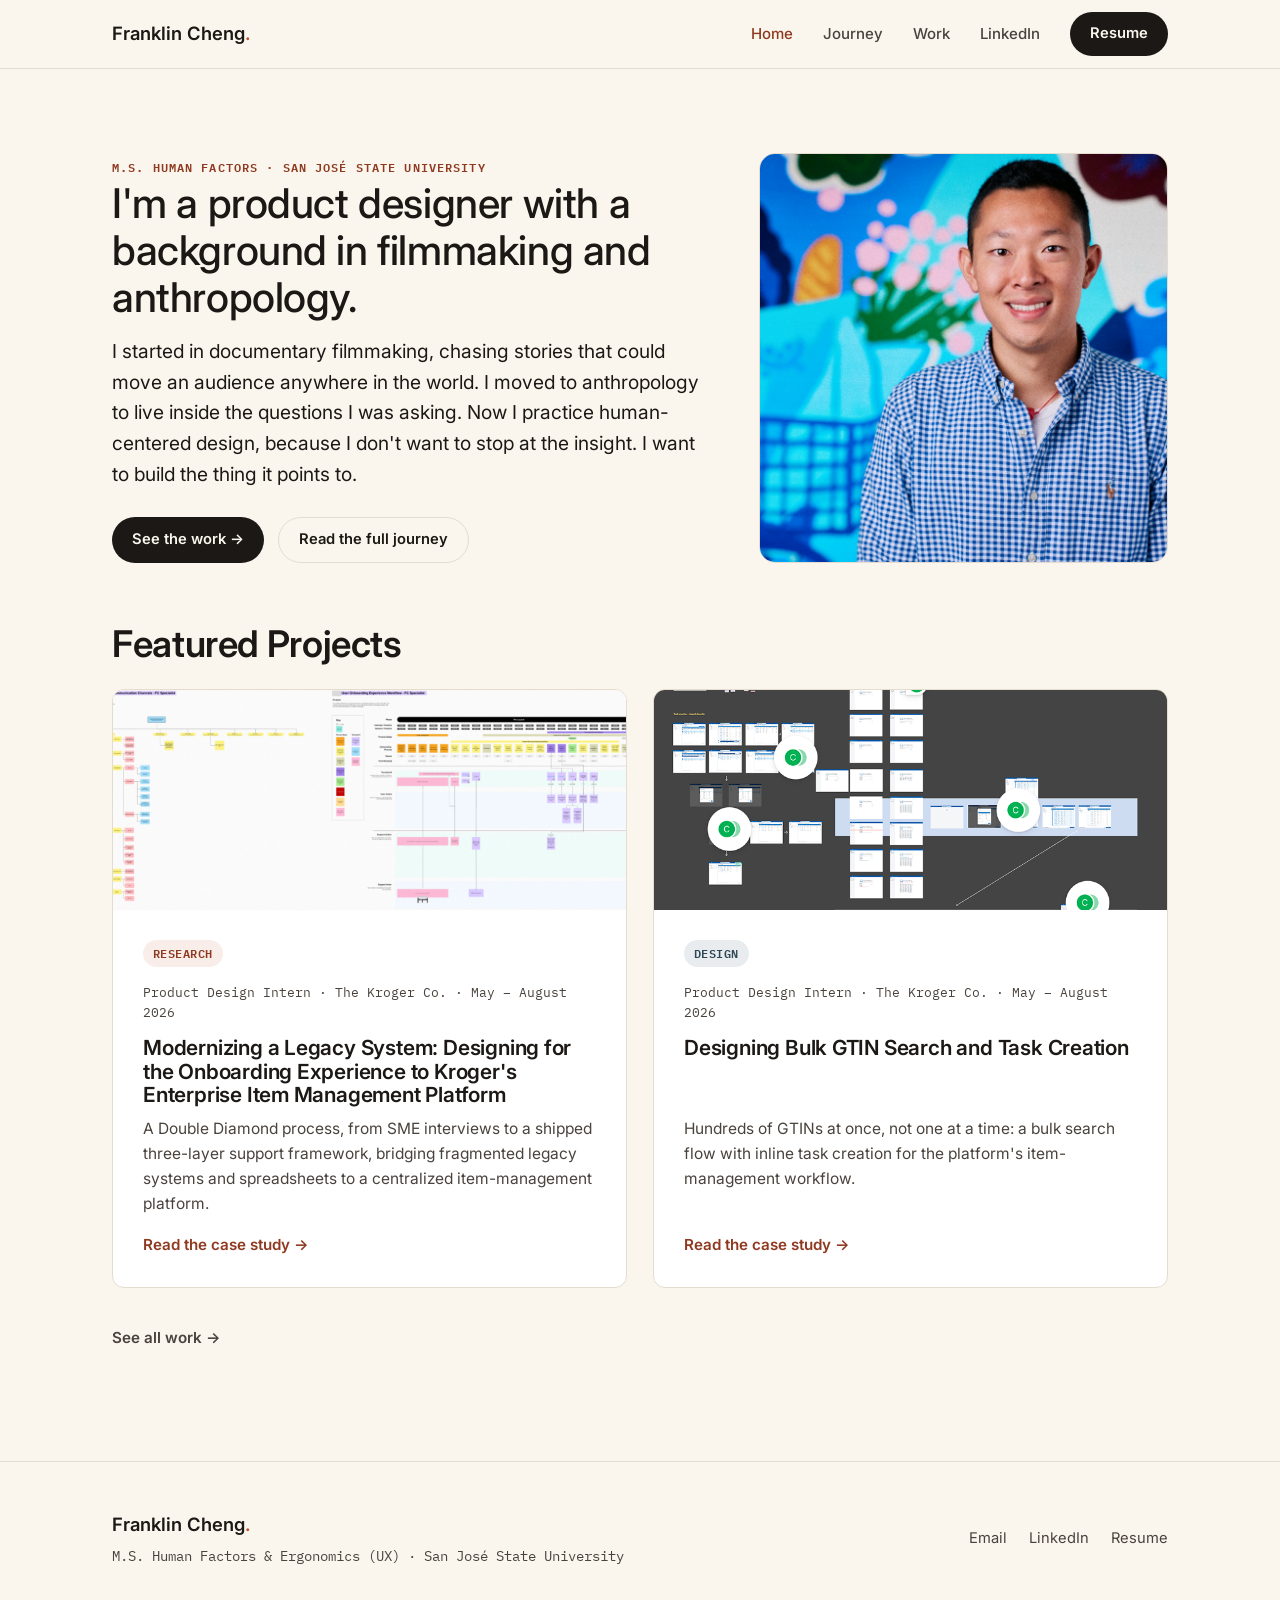
==== commit eefde9be: "Proofread and polish case studies, add overview impact sections, refresh assets Fixes typos, factual" ====
--- a/index.html
+++ b/index.html
@@ -53,7 +53,7 @@
         <img class="thumb" src="assets/img/kroger/conceptual-work-board.png" alt="JTBD board, communication-channel diagram, and onboarding workflow blueprint for the FC Specialist user group" />
         <div class="body">
           <span class="tag industry">Research</span>
-          <div class="meta">Product Design Intern · The Kroger Co. · May – Aug 2026</div>
+          <div class="meta">Product Design Intern · The Kroger Co. · May – August 2026</div>
           <h3>Modernizing a Legacy System: Designing for the Onboarding Experience to Kroger's Enterprise Item Management Platform</h3>
           <p>A Double Diamond process, from SME interviews to a shipped three-layer support framework, bridging fragmented legacy systems and spreadsheets to a centralized item-management platform.</p>
           <span class="cta">Read the case study →</span>
@@ -61,12 +61,12 @@
       </a>
 
       <a class="featured-card" href="projects/gtin-bulk-search.html">
-        <img class="thumb" src="assets/img/kroger/gtin-figma-overview.png" alt="Figma board overview of the bulk GTIN search and task creation design work" />
+        <img class="thumb" src="assets/img/kroger/gtin-figma-overview.png" alt="Figma board overview of the bulk GTIN search and task creation design work" style="object-position: center 70%;" />
         <div class="body">
           <span class="tag academic">Design</span>
-          <div class="meta">Product Design Intern · The Kroger Co. · May – Aug 2026</div>
+          <div class="meta">Product Design Intern · The Kroger Co. · May – August 2026</div>
           <h3>Designing Bulk GTIN Search and Task Creation</h3>
-          <p>A bulk search flow and inline task creation from the results page, replacing a one-item-at-a-time lookup with a single search-and-act workflow.</p>
+          <p>Hundreds of GTINs at once, not one at a time: a bulk search flow with inline task creation for the platform's item-management workflow.</p>
           <span class="cta">Read the case study →</span>
         </div>
       </a>
--- a/assets/css/style.css
+++ b/assets/css/style.css
@@ -211,7 +211,7 @@
 }
 .tag.industry { background: rgba(193, 80, 46, 0.1); color: var(--accent-ink); }
 .tag.academic { background: rgba(46, 71, 86, 0.1); color: var(--ink-blue); }
-.card h3 { margin-bottom: 8px; }
+.card h3 { margin-bottom: 8px; min-height: 3.45em; }
 .card .meta { font-family: var(--mono); font-size: 0.82rem; color: var(--ink-soft); margin-bottom: 12px; }
 .card p { margin-bottom: 14px; font-size: 0.97rem; }
 .card .stat {
@@ -251,7 +251,7 @@
 .featured-card .body { padding: 30px; display: flex; flex-direction: column; flex: 1; }
 .featured-card .tag { margin-bottom: 16px; align-self: flex-start; }
 .featured-card .meta { font-family: var(--mono); font-size: 0.8rem; color: var(--ink-soft); margin-bottom: 12px; }
-.featured-card h3 { font-size: 1.3rem; margin-bottom: 10px; }
+.featured-card h3 { font-size: 1.3rem; margin-bottom: 10px; min-height: 3.45em; }
 .featured-card p { font-size: 0.97rem; margin-bottom: 16px; }
 .featured-card .cta { font-size: 0.95rem; color: var(--accent-ink); font-weight: 600; margin-top: auto; }
 
@@ -336,6 +336,41 @@
 .figure-row.asym-rev { grid-template-columns: 1.6fr 1fr; }
 .figure.narrow { max-width: 260px; }
 .figure.narrow img { margin: 0 auto; }
+.white-frame img { background: #fff; padding: 32px; box-sizing: border-box; }
+
+.compare-matrix { margin: 26px 0 0; }
+.compare-head { display: grid; grid-template-columns: 1fr 1fr; gap: 20px; margin-bottom: 6px; }
+.compare-head div {
+  font-family: var(--mono);
+  font-size: 0.8rem;
+  text-transform: uppercase;
+  letter-spacing: 0.04em;
+  color: var(--ink-blue);
+  font-weight: 600;
+  padding-bottom: 10px;
+  border-bottom: 2px solid var(--line);
+}
+.compare-row { margin: 24px 0; }
+.compare-row-label {
+  display: block;
+  font-family: var(--mono);
+  font-size: 0.78rem;
+  text-transform: uppercase;
+  letter-spacing: 0.05em;
+  color: var(--accent-ink);
+  margin-bottom: 12px;
+}
+.compare-row-imgs { display: grid; grid-template-columns: 1fr 1fr; gap: 20px; align-items: start; }
+.compare-row-imgs figure { margin: 0; }
+.compare-row-imgs img {
+  width: 100%;
+  height: auto;
+  display: block;
+  border: 1px solid var(--line);
+  box-shadow: var(--shadow);
+  border-radius: 10px;
+}
+.compare-row-imgs figcaption { margin-top: 8px; font-size: 0.84rem; color: var(--ink-soft); font-family: var(--mono); text-align: center; }
 
 .photo-grid {
   display: grid;
@@ -418,14 +453,14 @@
 .report-embed { margin-top: 8px; }
 .report-embed-head {
   display: flex;
-  align-items: baseline;
+  align-items: center;
   justify-content: space-between;
   gap: 20px;
   margin-bottom: 16px;
   flex-wrap: wrap;
 }
 .report-embed-head h2 { margin-bottom: 0; }
-.report-embed-note { color: var(--ink-soft); font-size: 0.9rem; margin-top: 6px; }
+.report-embed-note { color: var(--ink-soft); margin-top: 6px; }
 .report-embed iframe {
   width: 100%;
   height: 82vh;
@@ -516,6 +551,8 @@
   gap: 22px;
   margin: 28px 0 6px;
 }
+.impact-grid.cols-2 { grid-template-columns: repeat(2, 1fr); }
+.impact-grid.cols-3 { grid-template-columns: repeat(3, 1fr); }
 .impact-card {
   background: var(--paper-raised);
   border: 1px solid var(--line);
@@ -551,7 +588,10 @@
   line-height: 1.5;
 }
 @media (max-width: 860px) {
-  .impact-grid { grid-template-columns: 1fr 1fr; }
+  .impact-grid, .impact-grid.cols-2, .impact-grid.cols-3 { grid-template-columns: 1fr 1fr; }
+}
+@media (max-width: 600px) {
+  .impact-grid, .impact-grid.cols-2, .impact-grid.cols-3 { grid-template-columns: 1fr; }
 }
 
 .case-nav {
@@ -595,6 +635,7 @@
   .journey-steps { grid-template-columns: 1fr; }
   .journey-steps::before { display: none; }
   .project-grid { grid-template-columns: 1fr; }
+  .featured-grid { grid-template-columns: 1fr; }
   .case-meta { grid-template-columns: repeat(2, 1fr); }
   .case-body .col { grid-template-columns: 1fr; gap: 14px; }
   .case-body .col .colhead { position: static; }
@@ -607,6 +648,7 @@
   .photo-grid { grid-template-columns: 1fr; }
   .finding-row { grid-template-columns: 1fr; }
   .role-groups { grid-template-columns: 1fr; }
+  .compare-head, .compare-row-imgs { grid-template-columns: 1fr; }
   .chapter { grid-template-columns: 1fr; gap: 10px; }
   .skills-grid { grid-template-columns: 1fr; }
   .diamond-legend { grid-template-columns: repeat(2, 1fr); }
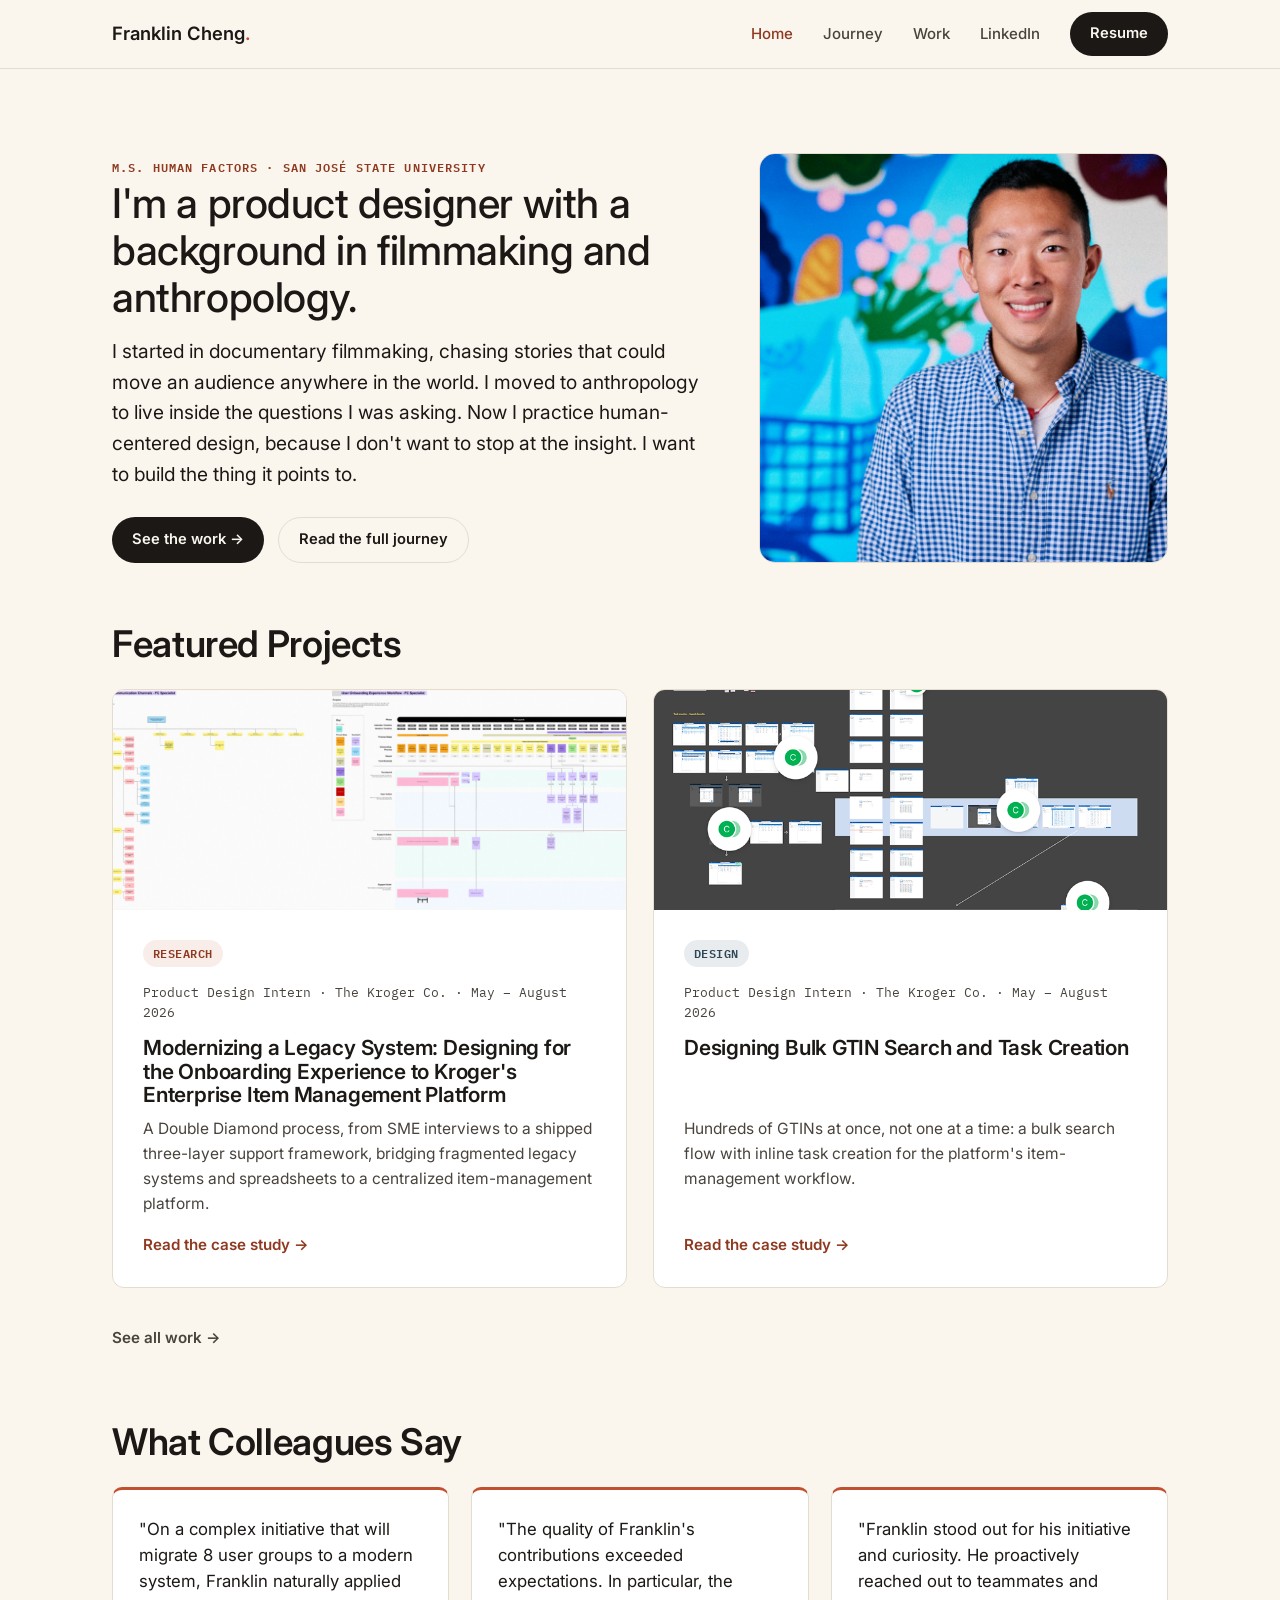
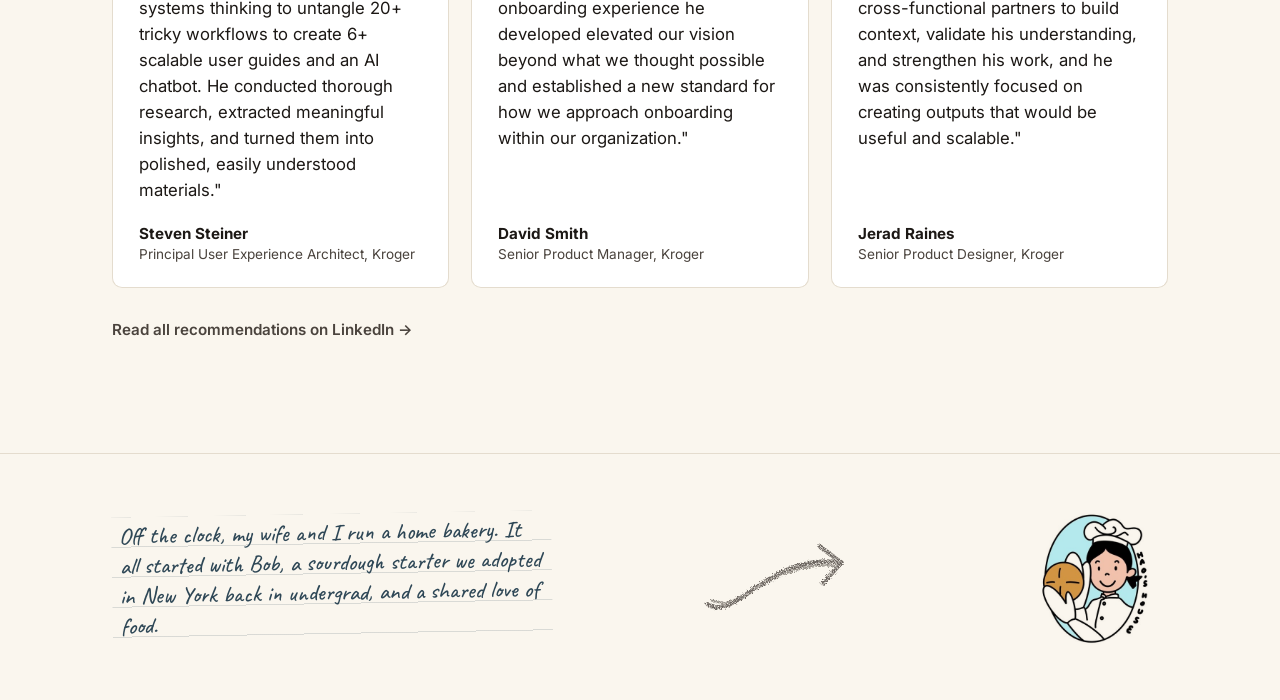
==== commit d569fa92: "Update resume, add recommendations, and add Hao's House notepad footer Replace resume PDF, add Kroge" ====
--- a/index.html
+++ b/index.html
@@ -8,7 +8,7 @@
 <link rel="icon" href="data:,">
 <link rel="preconnect" href="https://fonts.googleapis.com">
 <link rel="preconnect" href="https://fonts.gstatic.com" crossorigin>
-<link href="https://fonts.googleapis.com/css2?family=Fraunces:opsz,wght@9..144,500;9..144,600&family=Inter:wght@400;500;600;700&family=IBM+Plex+Mono:wght@500&display=swap" rel="stylesheet">
+<link href="https://fonts.googleapis.com/css2?family=Fraunces:opsz,wght@9..144,500;9..144,600&family=Inter:wght@400;500;600;700&family=IBM+Plex+Mono:wght@500&family=Caveat:wght@500;600&display=swap" rel="stylesheet">
 <link rel="stylesheet" href="assets/css/style.css">
 </head>
 <body>
@@ -30,7 +30,7 @@
 <header class="hero">
   <div class="wrap hero-grid">
     <div>
-      <span class="eyebrow">M.S. Human Factors · San José State University</span>
+      <span class="eyebrow"><span class="desktop-only">M.S. Human Factors · San José State University</span><span class="mobile-only">M.S. Human Factors · SJSU</span></span>
       <h1>I'm a product designer with a background in filmmaking and anthropology.</h1>
       <p class="lede">I started in documentary filmmaking, chasing stories that could move an audience anywhere in the world. I moved to anthropology to live inside the questions I was asking. Now I practice human-centered design, because I don't want to stop at the insight. I want to build the thing it points to.</p>
       <div class="hero-actions">
@@ -78,17 +78,53 @@
   </div>
 </section>
 
+<section class="section" style="padding-top:0;">
+  <div class="wrap">
+    <h2 style="margin-bottom:24px;">What Colleagues Say</h2>
+
+    <div class="rec-grid">
+      <blockquote class="rec-card">
+        <p>"On a complex initiative that will migrate 8 user groups to a modern system, Franklin naturally applied systems thinking to untangle 20+ tricky workflows to create 6+ scalable user guides and an AI chatbot. He conducted thorough research, extracted meaningful insights, and turned them into polished, easily understood materials."</p>
+        <cite><strong>Steven Steiner</strong>Principal User Experience Architect, Kroger</cite>
+      </blockquote>
+      <blockquote class="rec-card">
+        <p>"The quality of Franklin's contributions exceeded expectations. In particular, the onboarding experience he developed elevated our vision beyond what we thought possible and established a new standard for how we approach onboarding within our organization."</p>
+        <cite><strong>David Smith</strong>Senior Product Manager, Kroger</cite>
+      </blockquote>
+      <blockquote class="rec-card">
+        <p>"Franklin stood out for his initiative and curiosity. He proactively reached out to teammates and cross-functional partners to build context, validate his understanding, and strengthen his work, and he was consistently focused on creating outputs that would be useful and scalable."</p>
+        <cite><strong>Jerad Raines</strong>Senior Product Designer, Kroger</cite>
+      </blockquote>
+    </div>
+
+    <div style="margin-top:28px;">
+      <a href="https://www.linkedin.com/in/franklin-cheng-b06238227" target="_blank" rel="noopener" style="text-decoration:none; color:var(--ink-soft); font-weight:600; font-size:0.95rem;">Read all recommendations on LinkedIn →</a>
+    </div>
+  </div>
+</section>
+
 <footer>
-  <div class="wrap footer-grid">
-    <div>
-      <div class="brand" style="margin-bottom:6px;">Franklin Cheng<span>.</span></div>
-      <div class="footer-note">M.S. Human Factors &amp; Ergonomics (UX) · San José State University</div>
+  <div class="wrap footer-notepad">
+    <div class="scribble-note">
+      <p class="hand">Off the clock, my wife and I run a home bakery. It all started with Bob, a sourdough starter we adopted in New York back in undergrad, and a shared love of food.</p>
     </div>
-    <ul class="footer-links">
-      <li><a href="mailto:franklin_cheng@outlook.com">Email</a></li>
-      <li><a href="https://www.linkedin.com/in/franklin-cheng-b06238227" target="_blank" rel="noopener">LinkedIn</a></li>
-      <li><a href="assets/files/Franklin_Cheng_Resume.pdf" target="_blank" rel="noopener">Resume</a></li>
-    </ul>
+    <svg class="chalk-arrow" viewBox="0 0 130 90" aria-hidden="true" focusable="false">
+      <defs>
+        <filter id="chalk" x="-10%" y="-20%" width="120%" height="140%">
+          <feTurbulence type="fractalNoise" baseFrequency="0.8" numOctaves="2" seed="4" result="warp"/>
+          <feDisplacementMap in="SourceGraphic" in2="warp" scale="3.2" result="rough"/>
+          <feTurbulence type="fractalNoise" baseFrequency="1.6" numOctaves="1" seed="9" result="grain"/>
+          <feColorMatrix in="grain" type="matrix" values="0 0 0 0 0  0 0 0 0 0  0 0 0 0 0  3 0 0 0 -0.7" result="mask"/>
+          <feComposite in="rough" in2="mask" operator="in"/>
+        </filter>
+      </defs>
+      <g filter="url(#chalk)" fill="none" stroke="currentColor" stroke-linecap="round" stroke-linejoin="round">
+        <path d="M6 66 C 28 80, 52 26, 108 34" stroke-width="3.4"/>
+        <path d="M9 63 C 32 74, 56 30, 106 37" stroke-width="2" opacity=".7"/>
+        <path d="M108 34 L 92 22 M108 34 L 94 50" stroke-width="3.4"/>
+      </g>
+    </svg>
+    <img class="bakery-logo" src="assets/img/haos-house-logo.jpg" alt="Hao's House logo: an illustrated baker in a chef's hat holding a loaf of sourdough" width="150" height="150" loading="lazy" />
   </div>
 </footer>
 
--- a/assets/css/style.css
+++ b/assets/css/style.css
@@ -268,6 +268,23 @@
 }
 .pull-quote cite { display: block; margin-top: 12px; font-family: var(--sans); font-size: 0.85rem; color: var(--ink-soft); font-style: normal; }
 
+/* ---------- Recommendations (home) ---------- */
+.rec-grid { display: grid; grid-template-columns: repeat(3, 1fr); gap: 22px; }
+.rec-card {
+  background: var(--paper-raised);
+  border: 1px solid var(--line);
+  border-top: 3px solid var(--accent);
+  border-radius: 10px;
+  padding: 26px 26px 22px;
+  margin: 0;
+  display: flex;
+  flex-direction: column;
+}
+.rec-card p { font-family: var(--serif); font-size: 1.05rem; line-height: 1.55; color: var(--ink); margin-bottom: 20px; flex: 1; }
+.rec-card cite { font-style: normal; font-size: 0.85rem; color: var(--ink-soft); line-height: 1.45; }
+.rec-card cite strong { display: block; color: var(--ink); font-size: 0.95rem; }
+@media (max-width: 860px) { .rec-grid { grid-template-columns: 1fr; } }
+
 /* ---------- Footer ---------- */
 footer {
   border-top: 1px solid var(--line);
@@ -472,6 +489,7 @@
 }
 
 /* ---------- Case study: sticky sidebar TOC layout ---------- */
+.mobile-toc { display: none; }
 .case-layout {
   display: grid;
   grid-template-columns: 220px 1fr;
@@ -628,10 +646,16 @@
 .skill-card h4 { font-family: var(--sans); font-size: 0.85rem; text-transform: uppercase; letter-spacing: 0.05em; color: var(--sage); margin-bottom: 10px; }
 .skill-card p { font-size: 0.93rem; margin: 0; }
 
+.mobile-only { display: none; }
+
 /* ---------- Responsive ---------- */
 @media (max-width: 860px) {
+  h1 { font-size: clamp(1.7rem, 8vw, 2.2rem); }
+  .hero { padding-top: 36px; }
+  .mobile-only { display: inline; }
+  .desktop-only { display: none; }
   .hero-grid { grid-template-columns: 1fr; }
-  .hero-photo { order: -1; max-width: 260px; margin: 0 auto; }
+  .hero-photo { order: -1; max-width: 180px; margin: 0 auto; }
   .journey-steps { grid-template-columns: 1fr; }
   .journey-steps::before { display: none; }
   .project-grid { grid-template-columns: 1fr; }
@@ -667,4 +691,129 @@
   .nav-links.open { display: flex; }
   .nav-links li { width: 100%; }
   .nav-links a { display: block; padding: 10px 0; }
-}
+  .nav-links .btn {
+    display: block;
+    width: auto;
+    background: none;
+    color: var(--ink-soft) !important;
+    padding: 10px 0;
+    border-radius: 0;
+    font-weight: 500;
+  }
+  .nav-links .btn:hover { background: none; transform: none; color: var(--accent-ink) !important; }
+
+  /* Mobile-only sticky section bar for case-study pages — desktop sidebar TOC is untouched */
+  .case-toc { display: none; }
+  .case-main section { scroll-margin-top: 132px; }
+
+  .mobile-toc {
+    display: block;
+    position: sticky;
+    top: 68px;
+    z-index: 40;
+    background: rgba(250, 246, 238, 0.94);
+    backdrop-filter: saturate(140%) blur(8px);
+    border-bottom: 1px solid var(--line);
+  }
+  .mobile-toc .wrap { padding: 0 20px; position: relative; }
+
+  .mobile-toc-bar {
+    display: flex;
+    align-items: center;
+    gap: 9px;
+    padding: 13px 0;
+    cursor: pointer;
+    user-select: none;
+  }
+  .mobile-toc-bar .dot {
+    width: 7px; height: 7px;
+    border-radius: 50%;
+    background: var(--accent);
+    flex: 0 0 auto;
+  }
+  .mobile-toc-bar .current {
+    font-family: var(--mono);
+    font-size: 0.74rem;
+    letter-spacing: 0.03em;
+    text-transform: uppercase;
+    color: var(--accent-ink);
+    font-weight: 600;
+    flex: 1 1 auto;
+    white-space: nowrap;
+    overflow: hidden;
+    text-overflow: ellipsis;
+  }
+  .mobile-toc-bar .progress {
+    font-family: var(--mono);
+    font-size: 0.7rem;
+    color: var(--ink-soft);
+    opacity: 0.6;
+    flex: 0 0 auto;
+  }
+  .mobile-toc-bar .chev {
+    flex: 0 0 auto;
+    color: var(--ink-soft);
+    font-size: 0.7rem;
+    transition: transform 0.2s ease;
+  }
+  .mobile-toc-bar.expanded .chev { transform: rotate(180deg); }
+
+  .mobile-toc-sheet {
+    position: absolute;
+    top: 100%;
+    left: 0; right: 0;
+    max-height: 0;
+    overflow: hidden;
+    background: var(--paper-raised);
+    border-bottom: 1px solid var(--line);
+    box-shadow: var(--shadow);
+    transition: max-height 0.28s ease;
+  }
+  .mobile-toc-bar.expanded + .mobile-toc-sheet {
+    max-height: 60vh;
+    overflow-y: auto;
+  }
+  .mobile-toc-sheet a {
+    display: flex;
+    align-items: center;
+    gap: 9px;
+    padding: 12px 20px;
+    font-size: 0.92rem;
+    color: var(--ink-soft);
+    text-decoration: none;
+    border-bottom: 1px solid var(--line);
+  }
+  .mobile-toc-sheet a:last-child { border-bottom: none; }
+  .mobile-toc-sheet a .dot {
+    width: 6px; height: 6px;
+    border-radius: 50%;
+    background: var(--line);
+    flex: 0 0 auto;
+  }
+  .mobile-toc-sheet a.active { color: var(--accent-ink); font-weight: 700; }
+  .mobile-toc-sheet a.active .dot { background: var(--accent); }
+}
+
+/* ---------- Footer notepad ---------- */
+.footer-notepad { display: flex; align-items: center; justify-content: space-between; gap: 8px; }
+.scribble-note {
+  max-width: 440px;
+  padding: 4px 8px 2px;
+  transform: rotate(-1deg);
+  background-image: repeating-linear-gradient(to bottom, transparent 0, transparent 29px, rgba(46,71,86,0.16) 29px, rgba(46,71,86,0.16) 30px);
+}
+.scribble-note .hand {
+  font-family: "Caveat", "Bradley Hand", cursive;
+  font-weight: 500;
+  font-size: 1.45rem;
+  line-height: 30px;
+  color: var(--ink-blue);
+  margin: 0;
+}
+.chalk-arrow { flex: 1 1 120px; max-width: 170px; height: auto; color: var(--ink-soft); opacity: 0.8; }
+.bakery-logo { width: 150px; height: 150px; object-fit: contain; mix-blend-mode: multiply; flex: none; }
+@media (max-width: 700px) {
+  .footer-notepad { flex-direction: column; align-items: flex-start; }
+  .chalk-arrow { transform: rotate(75deg); margin: 0 0 0 40px; width: 90px; }
+  .bakery-logo { align-self: flex-end; width: 130px; height: 130px; }
+}
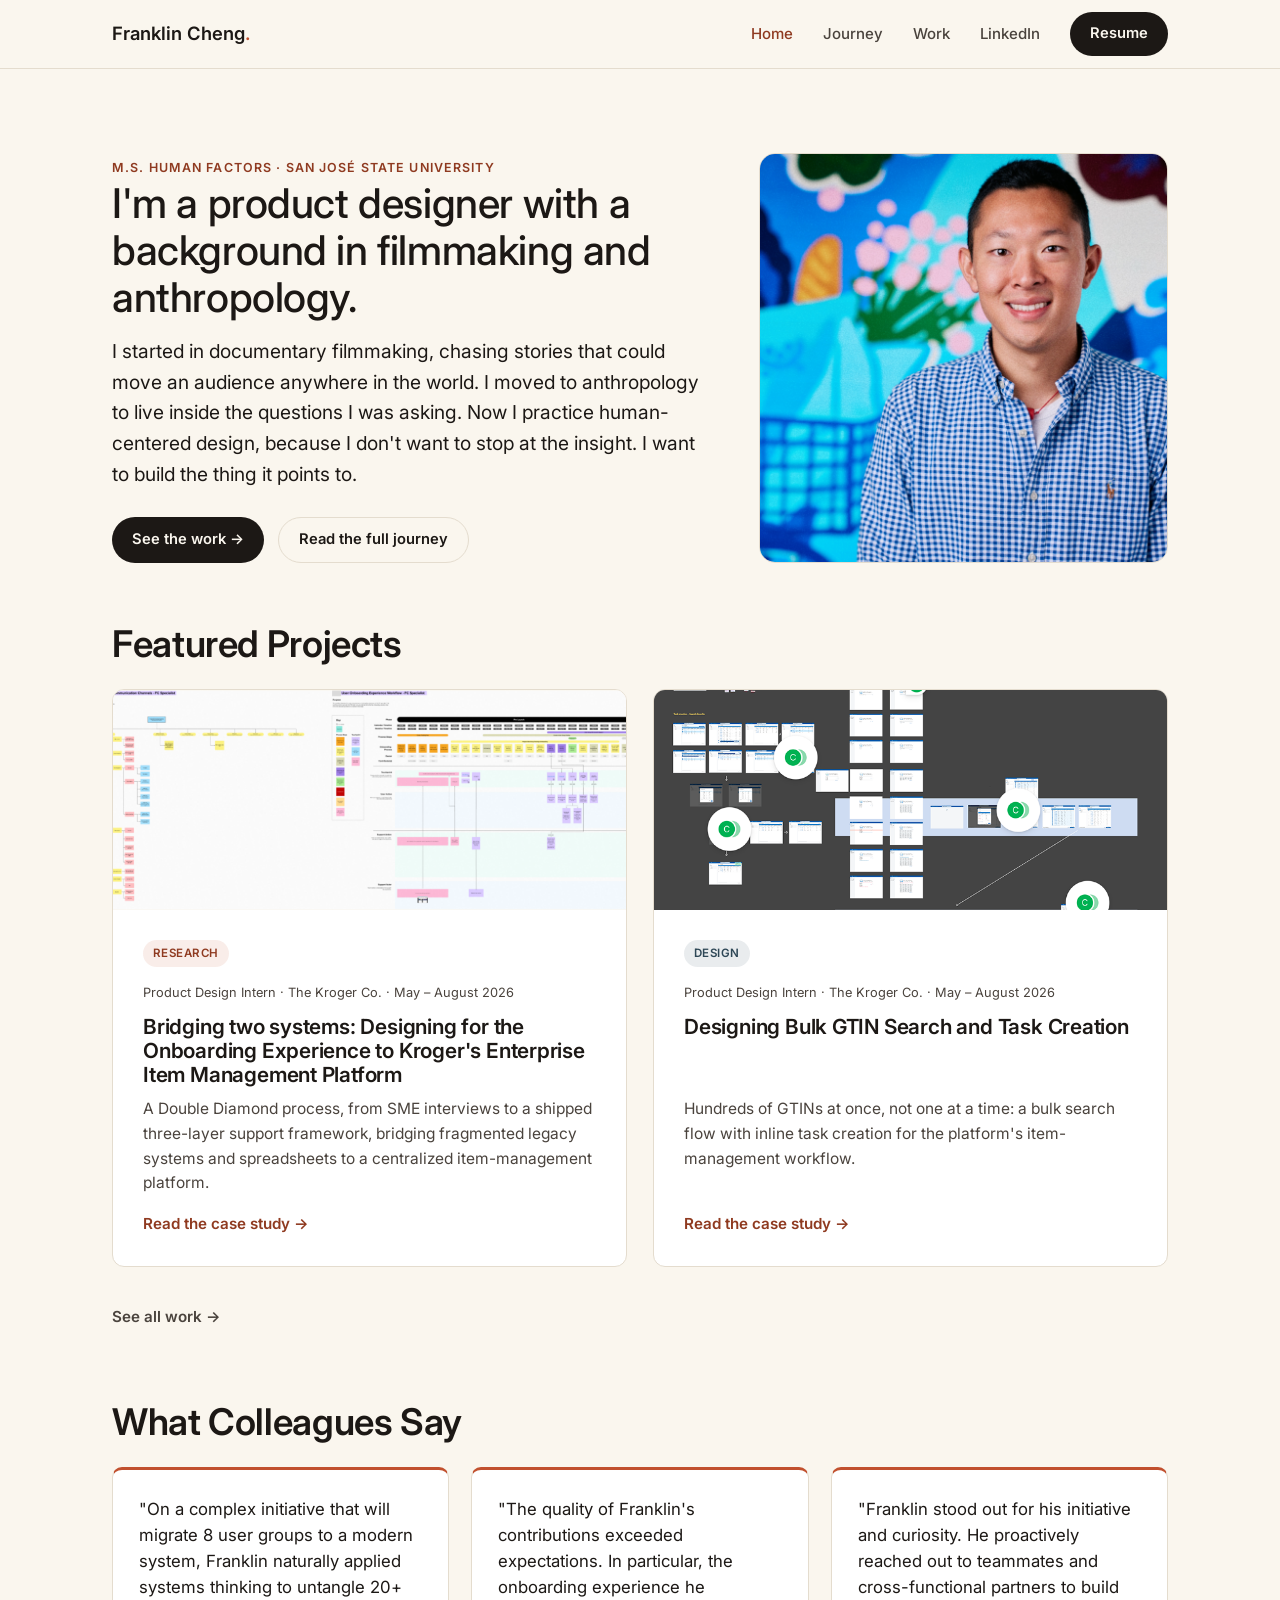
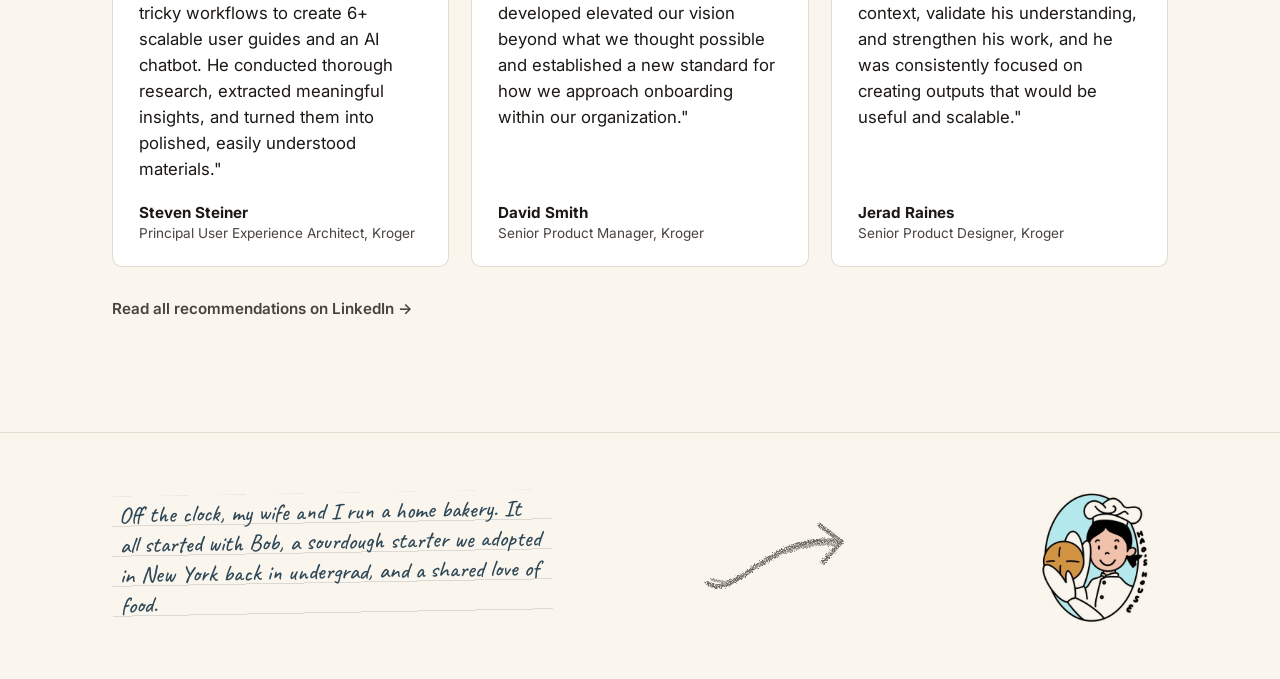
==== commit 3b5c9812: "Retitle Kroger case study, add diamond phase titles, shrink screenshots, and switch to sans-serif fo" ====
--- a/index.html
+++ b/index.html
@@ -8,7 +8,7 @@
 <link rel="icon" href="data:,">
 <link rel="preconnect" href="https://fonts.googleapis.com">
 <link rel="preconnect" href="https://fonts.gstatic.com" crossorigin>
-<link href="https://fonts.googleapis.com/css2?family=Fraunces:opsz,wght@9..144,500;9..144,600&family=Inter:wght@400;500;600;700&family=IBM+Plex+Mono:wght@500&family=Caveat:wght@500;600&display=swap" rel="stylesheet">
+<link href="https://fonts.googleapis.com/css2?family=Inter:wght@400;500;600;700&family=Caveat:wght@500;600&display=swap" rel="stylesheet">
 <link rel="stylesheet" href="assets/css/style.css">
 </head>
 <body>
@@ -54,7 +54,7 @@
         <div class="body">
           <span class="tag industry">Research</span>
           <div class="meta">Product Design Intern · The Kroger Co. · May – August 2026</div>
-          <h3>Modernizing a Legacy System: Designing for the Onboarding Experience to Kroger's Enterprise Item Management Platform</h3>
+          <h3>Bridging two systems: Designing for the Onboarding Experience to Kroger's Enterprise Item Management Platform</h3>
           <p>A Double Diamond process, from SME interviews to a shipped three-layer support framework, bridging fragmented legacy systems and spreadsheets to a centralized item-management platform.</p>
           <span class="cta">Read the case study →</span>
         </div>
--- a/assets/css/style.css
+++ b/assets/css/style.css
@@ -18,7 +18,7 @@
   --radius: 12px;
   --serif: "Inter", -apple-system, BlinkMacSystemFont, "Segoe UI", sans-serif;
   --sans: "Inter", -apple-system, BlinkMacSystemFont, "Segoe UI", sans-serif;
-  --mono: "IBM Plex Mono", ui-monospace, SFMono-Regular, Menlo, monospace;
+  --mono: "Inter", -apple-system, BlinkMacSystemFont, "Segoe UI", sans-serif;
   --maxw: 1120px;
 }
 
@@ -814,6 +814,10 @@
 .bakery-logo { width: 150px; height: 150px; object-fit: contain; mix-blend-mode: multiply; flex: none; }
 @media (max-width: 700px) {
   .footer-notepad { flex-direction: column; align-items: flex-start; }
-  .chalk-arrow { transform: rotate(75deg); margin: 0 0 0 40px; width: 90px; }
+  .chalk-arrow { transform: rotate(80deg); align-self: flex-end; margin: -6px 62px -14px 0; width: 80px; }
   .bakery-logo { align-self: flex-end; width: 130px; height: 130px; }
 }
+@media (max-width: 700px) {
+  .section { padding-bottom: 44px; }
+  footer { margin-top: 0; padding: 36px 0; }
+}
